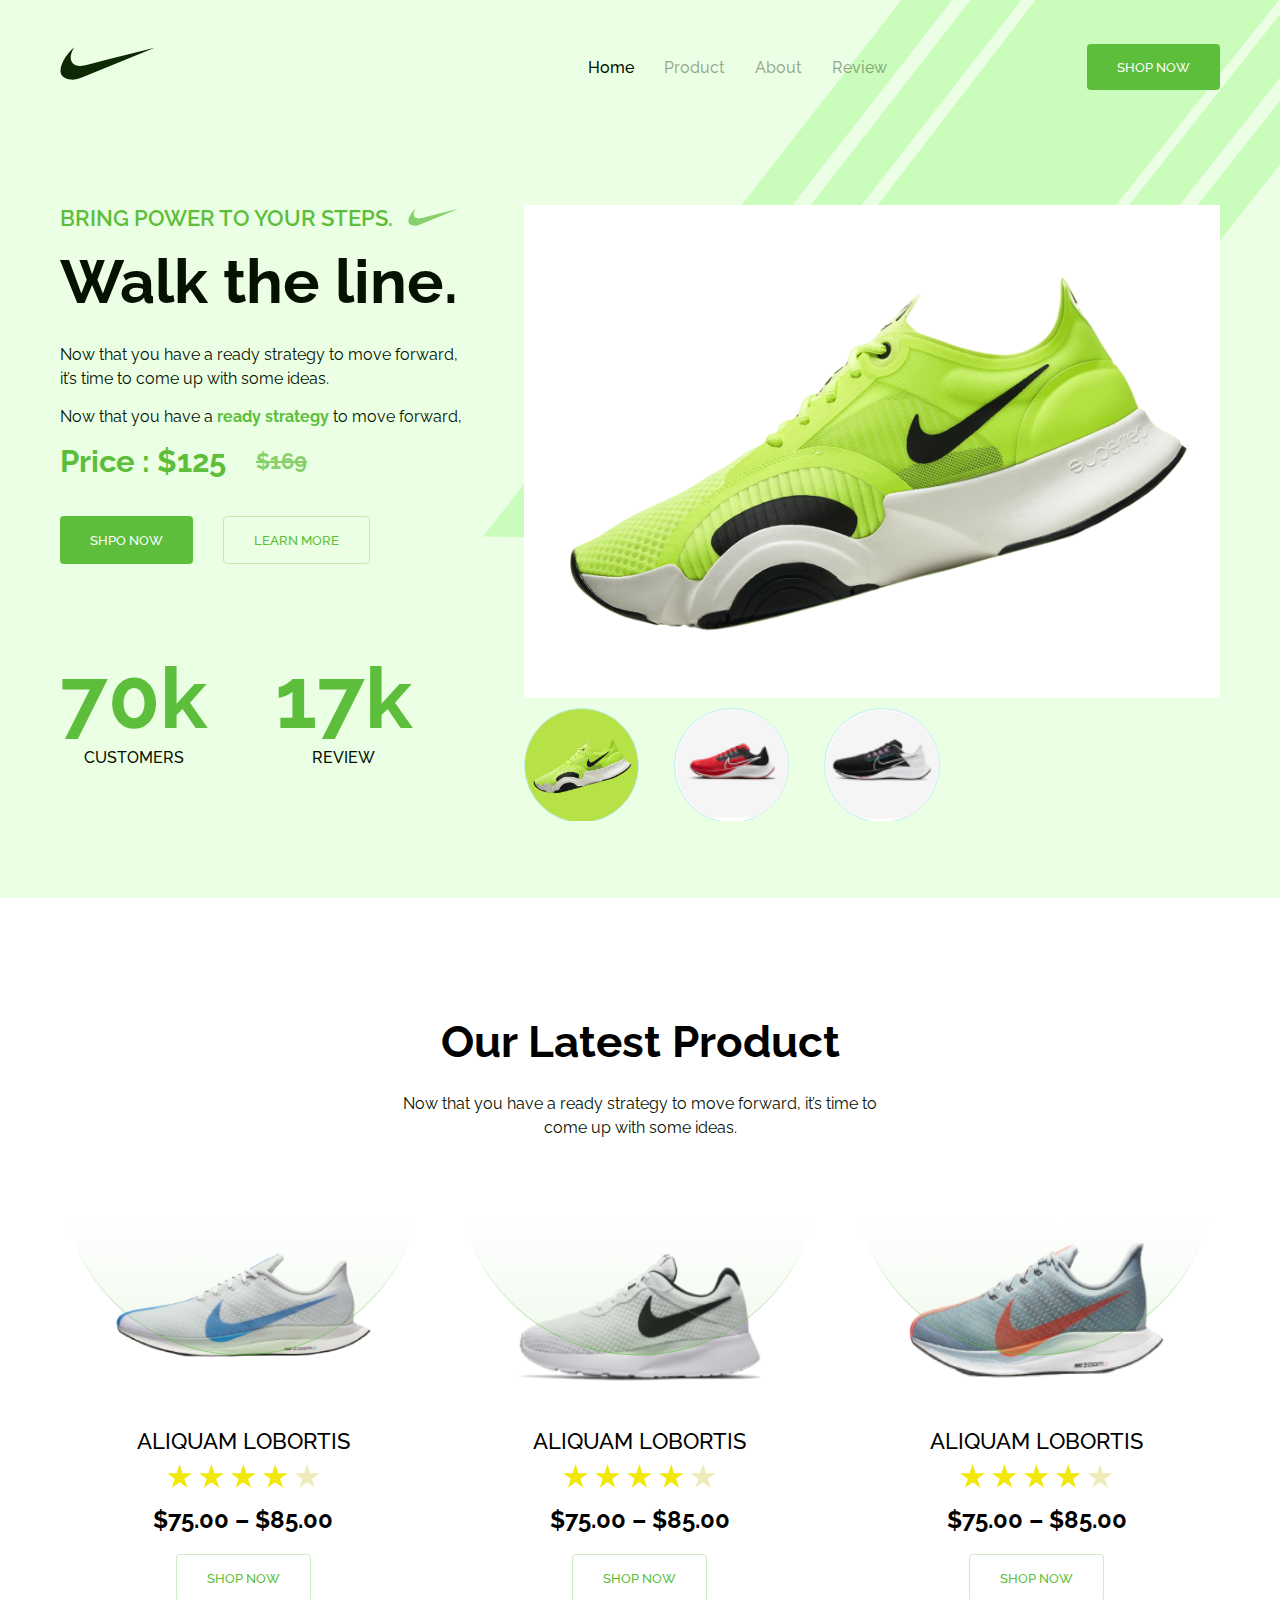
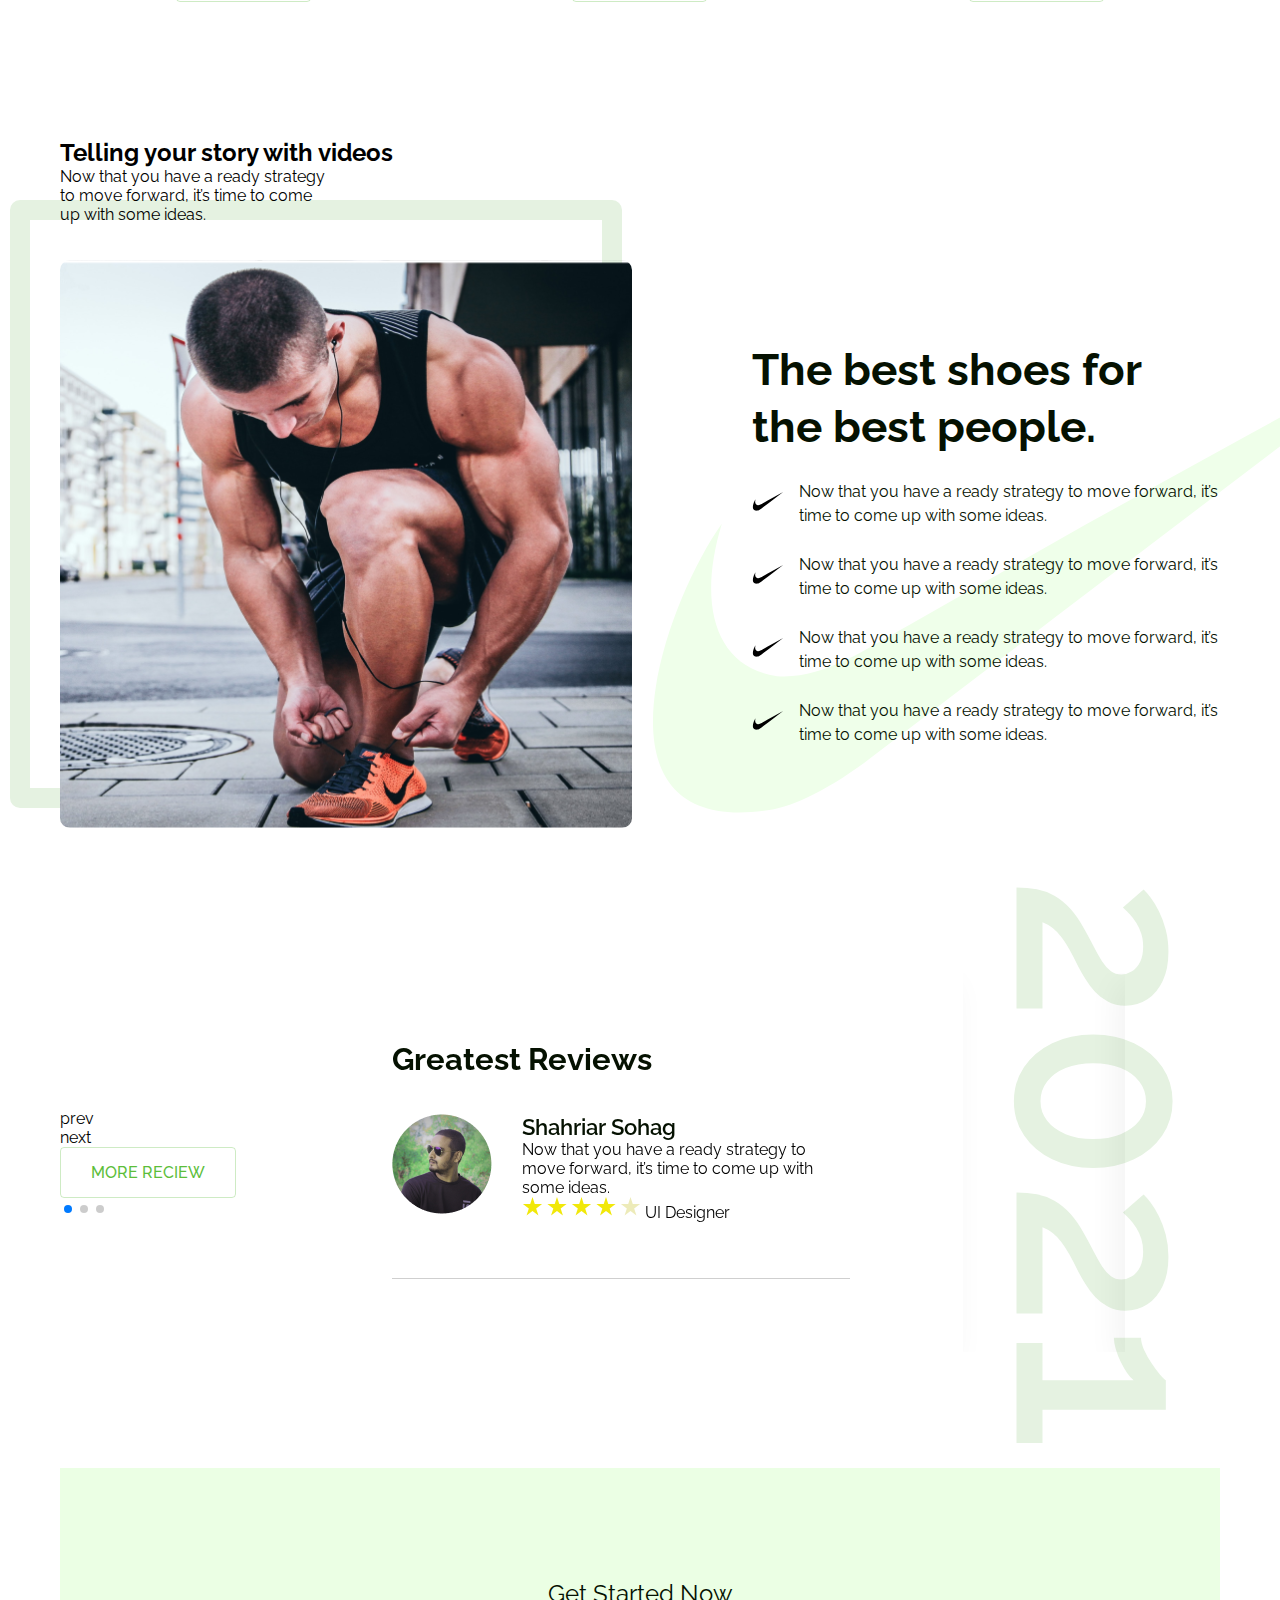
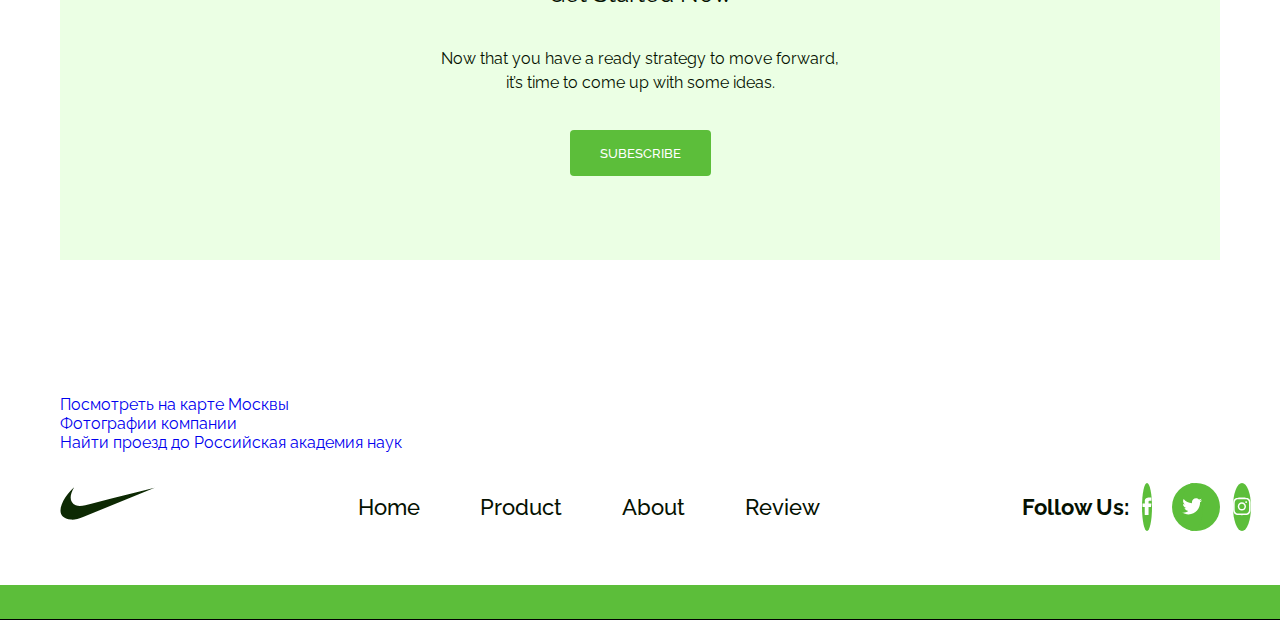
==== index.html @ 39b12da9 "first commit" ====
<!doctype html>
<html lang="en">
<head>
    <meta charset="UTF-8">
    <meta name="viewport"
          content="width=device-width, user-scalable=no, initial-scale=1.0, maximum-scale=1.0, minimum-scale=1.0">
    <meta http-equiv="X-UA-Compatible" content="ie=edge">
    <title>Nike</title>
    <link
            rel="stylesheet"
            href="https://cdn.jsdelivr.net/npm/swiper@10/swiper-bundle.min.css"
    />
    <link rel="stylesheet" href="./src/styles/style.css">

</head>
<body>

<header class="header">
    <div class="container">
        <nav class="header__nav">
            <h1 class="header__title">
                <img src="./src/assets/logo.svg" alt="Nike">
            </h1>
            <div class="header__burger-menu">
                <div class="header__links">
                    <a href="#" class="header__link active">Home</a>
                    <a href="#" class="header__link">Product</a>
                    <a href="#" class="header__link">About</a>
                    <a href="#" class="header__link">Review</a>
                </div>
                <button class="header__btn button">Shop now</button>
            </div>

            <div class="header__burger">
                <span></span>
            </div>




        </nav>
    </div>
</header>

<main>
    <section class="begin">
        <img src="./src/assets/begin-el.png" alt="begin" class="begin__el">
        <div class="container">
            <div class="begin__content">
                <div class="begin__info">
                    <p class="begin__suptitle">
                        Bring power to your steps.
                        <span>
                            <svg width="51" height="18" viewBox="0 0 51 18" fill="none" xmlns="http://www.w3.org/2000/svg">
<path d="M28.6036 6.15476L25.4862 6.97332L16.8365 9.23768C13.7818 9.99351 11.1097 11.0002 8.53487 10.119C5.03484 8.60729 5.09756 4.67446 7.70691 0.490723C3.09351 4.29811 -5.2081 16.473 6.01962 17.7024C7.44974 17.8905 9.99636 17.3887 12.7625 16.2252L25.4862 11.0034L50.5823 0.741621L28.6036 6.15476Z" fill="#87D16D"/>
</svg>

                        </span>
                    </p>
                    <h2 class="begin__title">
                        Walk the line.
                    </h2>
                    <p class="begin__text">
                        Now that you have a ready strategy to move forward, it’s time to come up with some ideas.
                    </p>
                    <p class="begin__text">
                        Now that you have a <span>ready strategy</span> to move forward,
                    </p>
                    <p class="begin__price">
                        Price : $125
                        <span class="begin__price-old">$169</span>
                    </p>

                    <div class="begin__btns">
                        <button class="button">
                            Shpo now
                        </button>
                        <button class="button begin__btn">
                            Learn More
                        </button>
                    </div>

                    <div class="begin__reviews">
                        <p class="begin__review">
                            70k
                            <span>CUSTOMERS</span>
                        </p>
                        <p class="begin__review">
                            17k
                            <span>REVIEW</span>
                        </p>
                    </div>
                </div>

                <div class="begin__swiper">
                    <div style="--swiper-navigation-color: #fff; --swiper-pagination-color: #fff" class="swiper mySwiper2">
                        <div class="swiper-wrapper">
                            <div class="swiper-slide">
                                <img src="./src/assets/nike.png" />
                            </div>
                            <div class="swiper-slide">
                                <img src="./src/assets/nike.png" />
                            </div>
                            <div class="swiper-slide">
                                <img src="./src/assets/nike.png" />
                            </div>
                        </div>
                    </div>
                    <div thumbsSlider="" class="swiper mySwiper">
                        <div class="swiper-wrapper">
                            <div class="swiper-slide">
                                <img src="./src/assets/nike.png" />
                            </div>
                            <div class="swiper-slide">
                                <img src="./src/assets/nike2.png" />
                            </div>
                            <div class="swiper-slide">
                                <img src="./src/assets/nike3.png" />
                            </div>

                        </div>
                    </div>
                </div>

            </div>
        </div>
    </section>

    <section class="latest">
        <div class="container">

            <h2 class="latest__title">Our Latest Product</h2>
            <p class="latest__text">
                Now that you have a ready strategy to
                move forward, it’s time to <br> come up with some ideas.
            </p>

            <div class="latest__row">

                <div class="latest__card">
                    <div class="latest__card-block">
                        <img src="./src/assets/latest1.png" alt="" class="latest__card-img">
                    </div>
                    <h3 class="latest__card-title">
                        Aliquam lobortis
                    </h3>
                    <img src="./src/assets/latest-review.svg" alt="" class="latest__card-review">
                    <p class="latest__card-prices">
                        $75.00 – $85.00
                    </p>
                    <button class="button begin__btn">
                        shop now
                    </button>
                </div>
                <div class="latest__card">
                    <div class="latest__card-block">
                        <img src="./src/assets/latest2.png" alt="" class="latest__card-img">
                    </div>
                    <h3 class="latest__card-title">
                        Aliquam lobortis
                    </h3>
                    <img src="./src/assets/latest-review.svg" alt="" class="latest__card-review">
                    <p class="latest__card-prices">
                        $75.00 – $85.00
                    </p>
                    <button class="button begin__btn">
                        shop now
                    </button>
                </div>
                <div class="latest__card">
                    <div class="latest__card-block">
                        <img src="./src/assets/latest3.png" alt="" class="latest__card-img">
                    </div>
                    <h3 class="latest__card-title">
                        Aliquam lobortis
                    </h3>
                    <img src="./src/assets/latest-review.svg" alt="" class="latest__card-review">
                    <p class="latest__card-prices">
                        $75.00 – $85.00
                    </p>
                    <button class="button begin__btn">
                        shop now
                    </button>
                </div>

            </div>

        </div>
    </section>

    <section class="view">
        <div class="container">
            <div class="view__content">

                <div class="view__left">
                    <h2 class="view__title">
                        Telling your story with videos
                    </h2>
                    <p class="view__text">
                        Now that you have a ready strategy <br>
                        to move forward, it’s time to come <br>
                        up with some ideas.
                    </p>
                </div>

                <div class="view__right">
                    <div class="view__play">
                        <a href="" >
                            <svg width="29" height="32" viewBox="0 0 29 32" fill="none" xmlns="http://www.w3.org/2000/svg">
<path d="M27.7939 15.2502C28.4606 15.6351 28.4606 16.5973 27.7939 16.9822L2.35185 31.6712C1.68518 32.0561 0.851847 31.575 0.851847 30.8052L0.851848 1.42718C0.851848 0.65738 1.68518 0.176255 2.35185 0.561156L27.7939 15.2502Z" fill="white"/>
</svg>
                        </a>
                    </div>
                </div>

            </div>
        </div>
    </section>

    <section class="best">
        <div class="container">
            <div class="best__row">

                <div class="best__left"></div>

                <div class="best__right">
                    <h2 class="best__title">
                        The best shoes for the best people.
                    </h2>

                    <ul class="best__list">
                        <li class="best__item">
                            <span>
                                <svg width="32" height="20" viewBox="0 0 32 20" fill="none" xmlns="http://www.w3.org/2000/svg">
<path d="M17.9749 8.23615L16.1145 9.29783L10.9514 12.2392C9.12045 13.2499 7.57831 14.3557 5.77382 14.2329C3.267 13.8645 2.63079 11.3291 3.5862 8.19457C1.27957 11.4322 -1.95539 20.6757 5.46358 19.5336C6.414 19.4084 7.96246 18.6483 9.53803 17.4255L16.8077 11.8849L31.1528 0.98075L17.9749 8.23615Z" fill="black"/>
</svg>

                            </span>
                            <p>
                                Now that you have a ready strategy to move forward, it’s time to come up with some ideas.
                            </p>
                        </li>
                        <li class="best__item">
                            <span>
                                <svg width="32" height="20" viewBox="0 0 32 20" fill="none" xmlns="http://www.w3.org/2000/svg">
<path d="M17.9749 8.23615L16.1145 9.29783L10.9514 12.2392C9.12045 13.2499 7.57831 14.3557 5.77382 14.2329C3.267 13.8645 2.63079 11.3291 3.5862 8.19457C1.27957 11.4322 -1.95539 20.6757 5.46358 19.5336C6.414 19.4084 7.96246 18.6483 9.53803 17.4255L16.8077 11.8849L31.1528 0.98075L17.9749 8.23615Z" fill="black"/>
</svg>

                            </span>
                            <p>
                                Now that you have a ready strategy to move forward, it’s time to come up with some ideas.
                            </p>
                        </li>
                        <li class="best__item">
                            <span>
                                <svg width="32" height="20" viewBox="0 0 32 20" fill="none" xmlns="http://www.w3.org/2000/svg">
<path d="M17.9749 8.23615L16.1145 9.29783L10.9514 12.2392C9.12045 13.2499 7.57831 14.3557 5.77382 14.2329C3.267 13.8645 2.63079 11.3291 3.5862 8.19457C1.27957 11.4322 -1.95539 20.6757 5.46358 19.5336C6.414 19.4084 7.96246 18.6483 9.53803 17.4255L16.8077 11.8849L31.1528 0.98075L17.9749 8.23615Z" fill="black"/>
</svg>

                            </span>
                            <p>
                                Now that you have a ready strategy to move forward, it’s time to come up with some ideas.
                            </p>
                        </li>
                        <li class="best__item">
                            <span>
                                <svg width="32" height="20" viewBox="0 0 32 20" fill="none" xmlns="http://www.w3.org/2000/svg">
<path d="M17.9749 8.23615L16.1145 9.29783L10.9514 12.2392C9.12045 13.2499 7.57831 14.3557 5.77382 14.2329C3.267 13.8645 2.63079 11.3291 3.5862 8.19457C1.27957 11.4322 -1.95539 20.6757 5.46358 19.5336C6.414 19.4084 7.96246 18.6483 9.53803 17.4255L16.8077 11.8849L31.1528 0.98075L17.9749 8.23615Z" fill="black"/>
</svg>

                            </span>
                            <p>
                                Now that you have a ready strategy to move forward, it’s time to come up with some ideas.
                            </p>
                        </li>
                    </ul>
                </div>

            </div>
        </div>
    </section>

    <section class="greatest">
        <div class="container">
            <div class="greatest__row">
                <div class="greatest__pagination">
                   <div class="greatest__pagination-btns">
                       <div class="greatest__pagination-prev">
                           prev

                       </div>
                       <div class="greatest__pagination-next">
                           next
                       </div>
                   </div>
                    <div class="button begin__btn">
                        More Reciew
                    </div>
                    <div class="greatest__pagination-doted"></div>
                </div>
                <div class="greatest__block">
                    <div class="swiper mySwiper3">
                        <div class="swiper-wrapper">
                            <div class="swiper-slide">
                                <div class="greatest__info">
                                    <h2 class="greatest__title">
                                        Greatest Reviews
                                    </h2>
                                    <div class="greatest__User">
                                        <img src="./src/assets/user.png" alt="" class="greatest__User-img">
                                        <div class="greatest_-User-block">
                                            <h3 class="greatest__User-name">
                                                Shahriar Sohag
                                            </h3>
                                            <p class="greatest__User-desc">
                                                Now that you have a ready strategy to move forward, it’s time to come up with some ideas.
                                            </p>
                                            <p class="greatest__User-exp">
                                    <span>
                                        <svg width="119" height="21" viewBox="0 0 119 21" fill="none" xmlns="http://www.w3.org/2000/svg">
<path d="M10.4937 0.103516L12.7626 7.08657L20.105 7.08657L14.1649 11.4023L16.4338 18.3854L10.4937 14.0696L4.55353 18.3854L6.82246 11.4023L0.882317 7.08657L8.22474 7.08657L10.4937 0.103516Z" fill="#F1E809"/>
<path d="M34.9951 0.103516L37.2641 7.08657L44.6065 7.08657L38.6663 11.4023L40.9353 18.3854L34.9951 14.0696L29.055 18.3854L31.3239 11.4023L25.3838 7.08657L32.7262 7.08657L34.9951 0.103516Z" fill="#F1E809"/>
<path d="M59.4961 0.103516L61.765 7.08657L69.1075 7.08657L63.1673 11.4023L65.4363 18.3854L59.4961 14.0696L53.556 18.3854L55.8249 11.4023L49.8848 7.08657L57.2272 7.08657L59.4961 0.103516Z" fill="#F1E809"/>
<path d="M83.9976 0.103516L86.2665 7.08657L93.6089 7.08657L87.6688 11.4023L89.9377 18.3854L83.9976 14.0696L78.0574 18.3854L80.3264 11.4023L74.3862 7.08657L81.7286 7.08657L83.9976 0.103516Z" fill="#F1E809"/>
<path d="M108.499 0.103516L110.768 7.08657L118.11 7.08657L112.17 11.4023L114.439 18.3854L108.499 14.0696L102.559 18.3854L104.828 11.4023L98.8877 7.08657L106.23 7.08657L108.499 0.103516Z" fill="#EDEBB9"/>
</svg>
                                    </span>

                                                UI Designer
                                            </p>
                                        </div>
                                    </div>
                                </div>
                            </div>
                            <div class="swiper-slide">
                                <div class="greatest__info">
                                    <h2 class="greatest__title">
                                        Greatest Reviews
                                    </h2>
                                    <div class="greatest__User">
                                        <img src="./src/assets/user.png" alt="" class="greatest__User-img">
                                        <div class="greatest_-User-block">
                                            <h3 class="greatest__User-name">
                                                Shahriar Sohag
                                            </h3>
                                            <p class="greatest__User-desc">
                                                Now that you have a ready strategy to move forward, it’s time to come up with some ideas.
                                            </p>
                                            <p class="greatest__User-exp">
                                    <span>
                                        <svg width="119" height="21" viewBox="0 0 119 21" fill="none" xmlns="http://www.w3.org/2000/svg">
<path d="M10.4937 0.103516L12.7626 7.08657L20.105 7.08657L14.1649 11.4023L16.4338 18.3854L10.4937 14.0696L4.55353 18.3854L6.82246 11.4023L0.882317 7.08657L8.22474 7.08657L10.4937 0.103516Z" fill="#F1E809"/>
<path d="M34.9951 0.103516L37.2641 7.08657L44.6065 7.08657L38.6663 11.4023L40.9353 18.3854L34.9951 14.0696L29.055 18.3854L31.3239 11.4023L25.3838 7.08657L32.7262 7.08657L34.9951 0.103516Z" fill="#F1E809"/>
<path d="M59.4961 0.103516L61.765 7.08657L69.1075 7.08657L63.1673 11.4023L65.4363 18.3854L59.4961 14.0696L53.556 18.3854L55.8249 11.4023L49.8848 7.08657L57.2272 7.08657L59.4961 0.103516Z" fill="#F1E809"/>
<path d="M83.9976 0.103516L86.2665 7.08657L93.6089 7.08657L87.6688 11.4023L89.9377 18.3854L83.9976 14.0696L78.0574 18.3854L80.3264 11.4023L74.3862 7.08657L81.7286 7.08657L83.9976 0.103516Z" fill="#F1E809"/>
<path d="M108.499 0.103516L110.768 7.08657L118.11 7.08657L112.17 11.4023L114.439 18.3854L108.499 14.0696L102.559 18.3854L104.828 11.4023L98.8877 7.08657L106.23 7.08657L108.499 0.103516Z" fill="#EDEBB9"/>
</svg>
                                    </span>

                                                UI Designer
                                            </p>
                                        </div>
                                    </div>
                                </div>
                            </div>
                            <div class="swiper-slide">
                                <div class="greatest__info">
                                    <h2 class="greatest__title">
                                        Greatest Reviews
                                    </h2>
                                    <div class="greatest__User">
                                        <img src="./src/assets/user.png" alt="" class="greatest__User-img">
                                        <div class="greatest_-User-block">
                                            <h3 class="greatest__User-name">
                                                Shahriar Sohag
                                            </h3>
                                            <p class="greatest__User-desc">
                                                Now that you have a ready strategy to move forward, it’s time to come up with some ideas.
                                            </p>
                                            <p class="greatest__User-exp">
                                    <span>
                                        <svg width="119" height="21" viewBox="0 0 119 21" fill="none" xmlns="http://www.w3.org/2000/svg">
<path d="M10.4937 0.103516L12.7626 7.08657L20.105 7.08657L14.1649 11.4023L16.4338 18.3854L10.4937 14.0696L4.55353 18.3854L6.82246 11.4023L0.882317 7.08657L8.22474 7.08657L10.4937 0.103516Z" fill="#F1E809"/>
<path d="M34.9951 0.103516L37.2641 7.08657L44.6065 7.08657L38.6663 11.4023L40.9353 18.3854L34.9951 14.0696L29.055 18.3854L31.3239 11.4023L25.3838 7.08657L32.7262 7.08657L34.9951 0.103516Z" fill="#F1E809"/>
<path d="M59.4961 0.103516L61.765 7.08657L69.1075 7.08657L63.1673 11.4023L65.4363 18.3854L59.4961 14.0696L53.556 18.3854L55.8249 11.4023L49.8848 7.08657L57.2272 7.08657L59.4961 0.103516Z" fill="#F1E809"/>
<path d="M83.9976 0.103516L86.2665 7.08657L93.6089 7.08657L87.6688 11.4023L89.9377 18.3854L83.9976 14.0696L78.0574 18.3854L80.3264 11.4023L74.3862 7.08657L81.7286 7.08657L83.9976 0.103516Z" fill="#F1E809"/>
<path d="M108.499 0.103516L110.768 7.08657L118.11 7.08657L112.17 11.4023L114.439 18.3854L108.499 14.0696L102.559 18.3854L104.828 11.4023L98.8877 7.08657L106.23 7.08657L108.499 0.103516Z" fill="#EDEBB9"/>
</svg>
                                    </span>

                                                UI Designer
                                            </p>
                                        </div>
                                    </div>
                                </div>
                            </div>
                        </div>
                    </div>
                </div>
            </div>
        </div>
    </section>

    <section class="started">
        <div class="container">
            <div class="started__content">
                <h2 class="started__text">
                    Get Started Now
                </h2>
                <p class="started__text">
                    Now that you have a ready strategy to move forward, <br>
                    it’s time to come up with some ideas.
                </p>
                <button class="button">
                    sUBESCRIBE
                </button>
            </div>
        </div>
    </section>

    <section class="map">
        <div class="container">
            <a class="dg-widget-link" href="http://2gis.ru/moscow/firm/4504127908611630/center/37.579046,55.710705/zoom/16?utm_medium=widget-source&utm_campaign=firmsonmap&utm_source=bigMap">Посмотреть на карте Москвы</a><div class="dg-widget-link"><a href="http://2gis.ru/moscow/firm/4504127908611630/photos/4504127908611630/center/37.579046,55.710705/zoom/17?utm_medium=widget-source&utm_campaign=firmsonmap&utm_source=photos">Фотографии компании</a></div><div class="dg-widget-link"><a href="http://2gis.ru/moscow/center/37.579046,55.710705/zoom/16/routeTab/rsType/bus/to/37.579046,55.710705╎Российская академия наук?utm_medium=widget-source&utm_campaign=firmsonmap&utm_source=route">Найти проезд до Российская академия наук</a></div><script charset="utf-8" src="https://widgets.2gis.com/js/DGWidgetLoader.js"></script><script charset="utf-8">new DGWidgetLoader({"width":"100%","height":600,"borderColor":"#a3a3a3","pos":{"lat":55.710705,"lon":37.579046,"zoom":16},"opt":{"city":"moscow"},"org":[{"id":"4504127908611630"}]});</script><noscript style="color:#c00;font-size:16px;font-weight:bold;">Виджет карты использует JavaScript. Включите его в настройках вашего браузера.</noscript>
        </div>
    </section>



</main>

<footer class="footer">
    <div class="container">
        <nav class="footer__nav">
            <h2 class="footer__title">
                <img src="./src/assets/logo.svg" alt="logo">
            </h2>
            <div class="footer__menu">
                <a href="" class="footer__link">
                    Home
                </a>
                <a href="" class="footer__link">
                    Product
                </a>
                <a href="" class="footer__link">
                    About
                </a>
                <a href="" class="footer__link">
                    Review
                </a>
            </div>

            <div class="footer__media">
                <p class="footer__media-title">
                    Follow Us:
                </p>
                <div class="footer__media-icons">
                    <a href="" class="footer__media-icons">
                        <svg width="10" height="19" viewBox="0 0 10 19" fill="none" xmlns="http://www.w3.org/2000/svg">
                        <path d="M0.809858 9.88221H2.7332V17.8003C2.7332 17.9566 2.85987 18.0833 3.01621 18.0833H6.2773C6.43363 18.0833 6.56031 17.9566 6.56031 17.8003V9.9195H8.77135C8.91512 9.9195 9.03607 9.81162 9.05249 9.66882L9.3883 6.75378C9.39752 6.67357 9.37211 6.59326 9.31845 6.53309C9.26474 6.47287 9.18788 6.4384 9.10722 6.4384H6.56042V4.61111C6.56042 4.06027 6.85701 3.78095 7.44203 3.78095C7.5254 3.78095 9.10722 3.78095 9.10722 3.78095C9.26355 3.78095 9.39022 3.65422 9.39022 3.49794V0.822206C9.39022 0.665876 9.26355 0.539204 9.10722 0.539204H6.81235C6.79616 0.538411 6.76022 0.537109 6.70724 0.537109C6.30906 0.537109 4.925 0.615275 3.83171 1.62107C2.62034 2.73565 2.78873 4.07017 2.82897 4.30156V6.43834H0.809858C0.653528 6.43834 0.526855 6.56501 0.526855 6.72135V9.59914C0.526855 9.75548 0.653528 9.88221 0.809858 9.88221Z" fill="white"/>
                    </svg>

                    </a>
                    <a href="" class="footer__media-icons">
                        <svg width="21" height="17" viewBox="0 0 21 17" fill="none" xmlns="http://www.w3.org/2000/svg">
                            <path d="M20.0716 2.23081C19.3345 2.55415 18.549 2.76847 17.7302 2.87253C18.5726 2.36956 19.2155 1.57917 19.5178 0.626498C18.7324 1.09478 17.8652 1.42556 16.941 1.61014C16.1952 0.816042 15.1323 0.324219 13.9727 0.324219C11.723 0.324219 9.91179 2.15028 9.91179 4.38888C9.91179 4.71098 9.93904 5.0207 10.0059 5.31554C6.6276 5.15078 3.63825 3.5316 1.63008 1.06505C1.27948 1.67333 1.07383 2.36956 1.07383 3.11906C1.07383 4.5264 1.79856 5.77392 2.87884 6.49617C2.22596 6.48378 1.58548 6.29423 1.04286 5.99567C1.04286 6.00806 1.04286 6.02416 1.04286 6.04027C1.04286 8.015 2.45144 9.65523 4.29856 10.0331C3.96779 10.1235 3.60728 10.1669 3.23315 10.1669C2.97299 10.1669 2.71035 10.152 2.46382 10.0975C2.99033 11.7068 4.48439 12.8899 6.2609 12.9283C4.87834 14.0098 3.12289 14.6614 1.2225 14.6614C0.889246 14.6614 0.569623 14.6466 0.25 14.6057C2.05005 15.7665 4.18335 16.4293 6.48389 16.4293C13.9616 16.4293 18.0498 10.235 18.0498 4.86584C18.0498 4.68621 18.0436 4.51277 18.0349 4.34057C18.8414 3.76822 19.5191 3.0534 20.0716 2.23081Z" fill="white"/>
                        </svg>


                    </a>
                    <a href="" class="footer__media-icons">
                        <svg width="18" height="19" viewBox="0 0 18 19" fill="none" xmlns="http://www.w3.org/2000/svg">
                            <path d="M17.6182 5.75306C17.577 4.81817 17.4258 4.17544 17.2092 3.61851C16.9858 3.02734 16.6421 2.49806 16.1917 2.05807C15.7518 1.61124 15.219 1.26403 14.6347 1.0441C14.0745 0.82753 13.4351 0.676347 12.5003 0.635127C11.5584 0.590417 11.2594 0.580078 8.87052 0.580078C6.48166 0.580078 6.18265 0.590417 5.24427 0.631636C4.30938 0.672856 3.66665 0.824173 3.10985 1.04061C2.51855 1.26403 1.98927 1.60775 1.54928 2.05807C1.10245 2.49806 0.755372 3.03083 0.535311 3.61515C0.318741 4.17544 0.167557 4.81468 0.126338 5.74957C0.0816275 6.69144 0.0712891 6.99045 0.0712891 9.37931C0.0712891 11.7682 0.0816275 12.0672 0.122847 13.0056C0.164067 13.9404 0.315384 14.5832 0.531954 15.1401C0.755372 15.7313 1.10245 16.2606 1.54928 16.7005C1.98927 17.1474 2.52204 17.4946 3.10636 17.7145C3.66665 17.9311 4.30589 18.0823 5.24092 18.1235C6.17916 18.1648 6.47831 18.175 8.86716 18.175C11.256 18.175 11.555 18.1648 12.4934 18.1235C13.4283 18.0823 14.071 17.9311 14.6278 17.7145C15.8103 17.2573 16.7452 16.3224 17.2024 15.1401C17.4188 14.5798 17.5701 13.9404 17.6113 13.0056C17.6526 12.0672 17.6629 11.7682 17.6629 9.37931C17.6629 6.99045 17.6594 6.69144 17.6182 5.75306ZM16.0337 12.9368C15.9959 13.7961 15.8515 14.2601 15.7312 14.5695C15.4356 15.336 14.8272 15.9444 14.0607 16.24C13.7513 16.3603 13.284 16.5046 12.428 16.5424C11.5 16.5837 11.2216 16.5939 8.87401 16.5939C6.52637 16.5939 6.24455 16.5837 5.31986 16.5424C4.46056 16.5046 3.99654 16.3603 3.68719 16.24C3.30575 16.099 2.95854 15.8756 2.67671 15.5834C2.38455 15.2981 2.16113 14.9544 2.02015 14.573C1.89985 14.2636 1.75552 13.7961 1.71779 12.9403C1.67643 12.0123 1.66623 11.7338 1.66623 9.38615C1.66623 7.03852 1.67643 6.7567 1.71779 5.83214C1.75552 4.97284 1.89985 4.50882 2.02015 4.19947C2.16113 3.81789 2.38455 3.47082 2.6802 3.18886C2.96538 2.8967 3.3091 2.67328 3.69069 2.53243C4.00003 2.41213 4.46755 2.2678 5.32335 2.22993C6.2514 2.18871 6.52987 2.17838 8.87736 2.17838C11.2285 2.17838 11.5068 2.18871 12.4315 2.22993C13.2908 2.2678 13.7548 2.41213 14.0642 2.53243C14.4456 2.67328 14.7928 2.8967 15.0747 3.18886C15.3668 3.47417 15.5902 3.81789 15.7312 4.19947C15.8515 4.50882 15.9959 4.9762 16.0337 5.83214C16.0749 6.76019 16.0853 7.03852 16.0853 9.38615C16.0853 11.7338 16.0749 12.0088 16.0337 12.9368Z" fill="white"/>
                            <path d="M8.87032 5.26953C6.60261 5.26953 4.7627 7.10932 4.7627 9.37715C4.7627 11.645 6.60261 13.4848 8.87032 13.4848C11.1382 13.4848 12.9779 11.645 12.9779 9.37715C12.9779 7.10932 11.1382 5.26953 8.87032 5.26953ZM8.87032 12.0417C7.39914 12.0417 6.20581 10.8485 6.20581 9.37715C6.20581 7.90586 7.39914 6.71264 8.87032 6.71264C10.3416 6.71264 11.5348 7.90586 11.5348 9.37715C11.5348 10.8485 10.3416 12.0417 8.87032 12.0417Z" fill="white"/>
                            <path d="M14.0992 5.10738C14.0992 5.63694 13.6698 6.06632 13.1401 6.06632C12.6105 6.06632 12.1812 5.63694 12.1812 5.10738C12.1812 4.5777 12.6105 4.14844 13.1401 4.14844C13.6698 4.14844 14.0992 4.5777 14.0992 5.10738Z" fill="white"/>
                        </svg>


                    </a>
                </div>
            </div>
        </nav>
    </div>
    <div class="footer__line">
    </div>
</footer>

<div class="overlay">
    <form class="form" >
        <span class="close">x</span>
        <label>
            <input type="text" id="name" name="name">
        </label>
        <label>
            <input type="tel" id="tel" name="tel">
        </label>
        <button type="submit">
            Отправить
        </button>
    </form>
</div>



<script src="https://cdn.jsdelivr.net/npm/swiper@10/swiper-bundle.min.js"></script>
<script src="./src/js/index.js"></script>

</body>
</html>
---- src/styles/style.css ----
@import url("https://fonts.googleapis.com/css2?family=Raleway:wght@400;500;600;700;800;900&display=swap");
* {
  margin: 0;
  padding: 0;
  -webkit-box-sizing: border-box;
          box-sizing: border-box;
  text-decoration: none;
  list-style-type: none;
  -webkit-transition: 0.5s;
  transition: 0.5s;
  font-family: "Raleway", sans-serif;
}

.container {
  max-width: 1200px;
  width: 100%;
  margin: 0 auto;
  padding: 0 20px;
}

.button {
  padding: 15px 30px;
  background: #5CBE3A;
  border-radius: 4px;
  border: none;
  color: #fff;
  text-transform: uppercase;
  font-weight: 500;
  cursor: pointer;
}

.overlay {
  width: 100%;
  height: 100%;
  position: fixed;
  top: 0;
  right: 0;
  display: none;
  -webkit-box-pack: center;
      -ms-flex-pack: center;
          justify-content: center;
  -webkit-box-align: center;
      -ms-flex-align: center;
          align-items: center;
  z-index: 99;
  background: rgba(92, 190, 58, 0.3764705882);
}

.form {
  width: 450px;
  background: #fff;
  border-radius: 20px;
  padding: 40px 50px;
  display: -webkit-box;
  display: -ms-flexbox;
  display: flex;
  -webkit-box-orient: vertical;
  -webkit-box-direction: normal;
      -ms-flex-direction: column;
          flex-direction: column;
  row-gap: 15px;
  position: relative;
}
.form input {
  width: 100%;
  height: 40%;
  border-radius: 10px;
  padding-left: 15px;
}
.form .close {
  position: absolute;
  top: 15px;
  right: 20px;
  font-size: 20px;
  cursor: pointer;
}

.header {
  position: absolute;
  width: 100%;
  top: 44px;
  z-index: 99;
}
.header__burger-menu {
  display: -webkit-box;
  display: -ms-flexbox;
  display: flex;
  -webkit-column-gap: 200px;
     -moz-column-gap: 200px;
          column-gap: 200px;
  -webkit-box-align: center;
      -ms-flex-align: center;
          align-items: center;
}
.header__nav {
  display: -webkit-box;
  display: -ms-flexbox;
  display: flex;
  -webkit-box-align: center;
      -ms-flex-align: center;
          align-items: center;
  -webkit-box-pack: justify;
      -ms-flex-pack: justify;
          justify-content: space-between;
}
.header__links {
  display: -webkit-box;
  display: -ms-flexbox;
  display: flex;
  -webkit-column-gap: 30px;
     -moz-column-gap: 30px;
          column-gap: 30px;
}
.header__link {
  color: rgba(5, 17, 1, 0.3764705882);
  font-weight: 500;
}
.header__link.active {
  color: #051101;
}
.header__burger {
  width: 50px;
  height: 40px;
  display: none;
  -webkit-box-pack: center;
      -ms-flex-pack: center;
          justify-content: center;
  -webkit-box-align: center;
      -ms-flex-align: center;
          align-items: center;
}
.header__burger span {
  width: 100%;
  height: 3px;
  background: #000;
  position: relative;
}
.header__burger span::before {
  content: "";
  width: 100%;
  height: 3px;
  background: #000;
  position: absolute;
  top: 10px;
}
.header__burger span::after {
  content: "";
  width: 100%;
  height: 3px;
  background: #000;
  position: absolute;
  top: -10px;
}

@media (max-width: 992px) {
  .header__burger-menu {
    position: absolute;
    top: -100%;
    left: 0;
    -webkit-transform: translateY(-110%);
            transform: translateY(-110%);
    -webkit-transition: 1s;
    transition: 1s;
    background: #fff;
    padding: 40px;
    width: 100%;
    -webkit-column-gap: 40px;
       -moz-column-gap: 40px;
            column-gap: 40px;
    -webkit-box-pack: center;
        -ms-flex-pack: center;
            justify-content: center;
    border-radius: 0 0 30px 30px;
  }
  .header__burger-menu.active {
    top: -30%;
    -webkit-transform: translateY(-30%);
            transform: translateY(-30%);
  }
  .header__burger {
    display: -webkit-box;
    display: -ms-flexbox;
    display: flex;
  }
  .header__burger.active span {
    height: 0;
  }
  .header__burger.active span::before {
    -webkit-transform: rotate(-45deg);
            transform: rotate(-45deg);
    top: 0;
    width: 80%;
  }
  .header__burger.active span::after {
    -webkit-transform: rotate(45deg);
            transform: rotate(45deg);
    top: 0;
    width: 80%;
  }
}
@media (max-width: 676px) {
  .header__burger-menu {
    -webkit-box-orient: vertical;
    -webkit-box-direction: normal;
        -ms-flex-direction: column;
            flex-direction: column;
    row-gap: 20px;
  }
}
.begin {
  padding: 205px 0 77px;
  background: #EBFFE4;
  position: relative;
}
.begin__swiper {
  width: 60%;
}
.begin__swiper .swiper {
  width: 100%;
  height: 100%;
}
.begin__swiper .swiper-slide {
  text-align: center;
  font-size: 18px;
  background: #fff;
  display: -webkit-box;
  display: -ms-flexbox;
  display: flex;
  -webkit-box-pack: center;
      -ms-flex-pack: center;
          justify-content: center;
  -webkit-box-align: center;
      -ms-flex-align: center;
          align-items: center;
}
.begin__swiper .swiper-slide img {
  display: block;
  width: 100%;
  height: 100%;
  -o-object-fit: cover;
     object-fit: cover;
}
.begin__swiper .swiper {
  width: 100%;
  height: 300px;
  margin-left: auto;
  margin-right: auto;
}
.begin__swiper .swiper-slide {
  background-size: cover;
  background-position: center;
}
.begin__swiper .mySwiper2 {
  height: 80%;
  width: 100%;
}
.begin__swiper .mySwiper {
  height: 20%;
  -webkit-box-sizing: border-box;
          box-sizing: border-box;
  padding: 10px 0;
}
.begin__swiper .mySwiper .swiper-slide {
  width: 115.206px !important;
  height: 115.206px !important;
  border-radius: 50% !important;
  border: 1px solid #bee !important;
}
.begin__swiper .mySwiper .swiper-slide-thumb-active {
  background: #b6e247;
}
.begin__swiper .mySwiper .swiper-slide img {
  display: block;
  width: 100%;
  height: 100%;
  -o-object-fit: contain;
     object-fit: contain;
}
.begin__el {
  position: absolute;
  top: 0;
  right: 0;
}
.begin__content {
  display: -webkit-box;
  display: -ms-flexbox;
  display: flex;
  -webkit-column-gap: 50px;
     -moz-column-gap: 50px;
          column-gap: 50px;
}
.begin__info {
  width: 40%;
}
.begin__suptitle {
  color: #5CBE3A;
  font-size: 22px;
  font-weight: 600;
  text-transform: uppercase;
  display: -webkit-box;
  display: -ms-flexbox;
  display: flex;
  -webkit-column-gap: 15px;
     -moz-column-gap: 15px;
          column-gap: 15px;
}
.begin__title {
  color: #051101;
  font-size: 61px;
  font-weight: 700;
  margin: 15px 0 26px;
}
.begin__text {
  color: #051101;
  font-weight: 400;
  line-height: 150%;
  margin-bottom: 14px;
}
.begin__text span {
  color: #5CBE3A;
  font-weight: 700;
}
.begin__price {
  color: #5CBE3A;
  font-size: 31px;
  font-weight: 700;
  display: -webkit-box;
  display: -ms-flexbox;
  display: flex;
  -webkit-box-align: center;
      -ms-flex-align: center;
          align-items: center;
  -webkit-column-gap: 30px;
     -moz-column-gap: 30px;
          column-gap: 30px;
}
.begin__price-old {
  color: #87D16D;
  font-size: 22px;
  font-weight: 700;
  text-decoration: line-through;
}
.begin__btns {
  display: -webkit-box;
  display: -ms-flexbox;
  display: flex;
  -webkit-column-gap: 30px;
     -moz-column-gap: 30px;
          column-gap: 30px;
  margin: 37px 0 84px;
}
.begin__btn {
  border: 1px solid rgba(92, 190, 58, 0.3);
  background: transparent;
  color: #5CBE3A;
}
.begin__reviews {
  display: -webkit-box;
  display: -ms-flexbox;
  display: flex;
  -webkit-column-gap: 68px;
     -moz-column-gap: 68px;
          column-gap: 68px;
}
.begin__review {
  color: #5CBE3A;
  font-size: 85px;
  font-weight: 700;
  display: -webkit-box;
  display: -ms-flexbox;
  display: flex;
  -webkit-box-orient: vertical;
  -webkit-box-direction: normal;
      -ms-flex-direction: column;
          flex-direction: column;
}
.begin__review span {
  color: #051101;
  text-align: center;
  font-size: 16px;
  font-weight: 500;
}

@media (max-width: 1024px) {
  .begin__info {
    width: 50%;
  }
  .begin__wipesr {
    width: 50%;
  }
  .begin__wipesr .mySwiper {
    padding: 20px 0;
    display: none;
  }
  .begin__wipesr .mySwiper2 .swiper-slide img {
    -o-object-fit: contain;
       object-fit: contain;
  }
  .begin__el {
    width: 60%;
  }
}
@media (max-width: 992px) {
  .begin__btn {
    margin: 37px 0;
  }
}
@media (max-width: 886px) {
  .begin {
    padding: 170px 0 77px;
  }
  .begin__el {
    display: none;
  }
  .begin__swiper {
    width: 40%;
  }
  .begin__info {
    width: 60%;
  }
}
@media (max-width: 768px) {
  .begin__info {
    display: none;
  }
  .begin__info {
    width: 100%;
    text-align: center;
  }
  .begin__btns {
    -webkit-box-pack: center;
        -ms-flex-pack: center;
            justify-content: center;
  }
  .begin__btns, .begin__review, .begin__price, .begin__suptitle {
    -webkit-box-pack: center;
        -ms-flex-pack: center;
            justify-content: center;
  }
}
@media (max-width: 425px) {
  .begin__suptitle {
    font-size: 19px;
  }
  .begin__title {
    font-size: 58px;
  }
}
@media (max-width: 735px) {
  .begin__suptitle {
    font-size: 16px;
  }
  .begin__title {
    font-size: 48px;
  }
}
.latest {
  padding: 118px 0 136px;
}
.latest__title {
  text-align: center;
  font-size: 44px;
  font-weight: 700;
}
.latest__text {
  color: #051101;
  text-align: center;
  font-weight: 400;
  line-height: 150%;
  margin: 25px 0 99px;
}
.latest__row {
  display: -webkit-box;
  display: -ms-flexbox;
  display: flex;
  -webkit-column-gap: 30px;
     -moz-column-gap: 30px;
          column-gap: 30px;
}
.latest__card {
  width: calc(33.33333% - 20px);
  text-align: center;
}
.latest__card-block {
  position: relative;
}
.latest__card-block::before {
  content: "";
  background: url("../assets/latest-block.png");
  width: 100%;
  height: 400px;
  position: absolute;
  left: 0;
  bottom: 0;
}
.latest__card-title {
  font-size: 22px;
  font-weight: 500;
  text-transform: uppercase;
  margin: 35px 0 10px;
}
.latest__card-prices {
  font-size: 24px;
  font-weight: 700;
  margin: 10px 0 20px;
}
.latest__card-img {
  width: 295px;
  height: 150px;
}

.greatest {
  padding-bottom: 130px;
}
.greatest__content {
  display: -webkit-box;
  display: -ms-flexbox;
  display: flex;
  -webkit-box-align: center;
      -ms-flex-align: center;
          align-items: center;
}
.greatest__left {
  width: 60%;
  border-radius: 10px;
  background: #F6FFF3;
  padding: 143px 158px 182px 98px;
  position: relative;
}
.greatest__left::before {
  content: "view";
  color: #E5F2E1;
  font-size: 218.216px;
  font-weight: 700;
  text-transform: capitalize;
  position: absolute;
  top: 50%;
  left: -50%;
  -webkit-transform: translate(3%, -50%) rotate(-90deg);
          transform: translate(3%, -50%) rotate(-90deg);
  z-index: -1;
}
.greatest__title {
  color: #051101;
  font-size: 44px;
  font-weight: 700;
  line-height: 130%;
}
.greatest__text {
  color: #051101;
  line-height: 130%;
  font-weight: 400;
  margin-top: 23px;
}
.greatest__right {
  width: 50%;
  height: 433px;
  border-radius: 10px;
  background: url("../assets/view.png") center/cover;
  position: relative;
  left: -80px;
  display: -webkit-box;
  display: -ms-flexbox;
  display: flex;
  -webkit-box-align: center;
      -ms-flex-align: center;
          align-items: center;
  -webkit-box-pack: center;
      -ms-flex-pack: center;
          justify-content: center;
}
.greatest__play {
  width: 91px;
  height: 91px;
  background: #81d066;
  border-radius: 50%;
  display: -webkit-box;
  display: -ms-flexbox;
  display: flex;
  -webkit-box-pack: center;
      -ms-flex-pack: center;
          justify-content: center;
  -webkit-box-align: center;
      -ms-flex-align: center;
          align-items: center;
}

.best {
  padding-bottom: 145px;
}
.best__row {
  display: -webkit-box;
  display: -ms-flexbox;
  display: flex;
  -webkit-column-gap: 120px;
     -moz-column-gap: 120px;
          column-gap: 120px;
  -webkit-box-align: center;
      -ms-flex-align: center;
          align-items: center;
}
.best__left {
  width: 55%;
  height: 568.779px;
  background: url("../assets/best.png") center/cover;
  border-radius: 10px;
  position: relative;
}
.best__left::before {
  content: "";
  width: 100%;
  height: 100%;
  border-radius: 10px;
  border: 20px solid #E5F2E1;
  position: absolute;
  top: -60px;
  left: -50px;
  z-index: -1;
}
.best__right {
  width: 45%;
  position: relative;
}
.best__right::before {
  content: url("../assets/best-icon.svg");
  position: absolute;
  z-index: -1;
  left: -100px;
}
.best__title {
  color: #051101;
  font-size: 44px;
  font-weight: 700;
  line-height: 130%; /* 57.2px */
}
.best__list {
  display: -webkit-box;
  display: -ms-flexbox;
  display: flex;
  -webkit-box-orient: vertical;
  -webkit-box-direction: normal;
      -ms-flex-direction: column;
          flex-direction: column;
  row-gap: 25px;
  margin-top: 25px;
}
.best__item {
  display: -webkit-box;
  display: -ms-flexbox;
  display: flex;
  -webkit-column-gap: 15px;
     -moz-column-gap: 15px;
          column-gap: 15px;
  -webkit-box-align: center;
      -ms-flex-align: center;
          align-items: center;
  color: #051101;
  font-weight: 400;
  line-height: 150%; /* 24px */
}

.greatest {
  padding-bottom: 116px;
}
.greatest__row {
  display: -webkit-box;
  display: -ms-flexbox;
  display: flex;
  -webkit-column-gap: 77px;
     -moz-column-gap: 77px;
          column-gap: 77px;
  -webkit-box-align: center;
      -ms-flex-align: center;
          align-items: center;
}
.greatest__paginetion {
  width: 30%;
  display: -webkit-box;
  display: -ms-flexbox;
  display: flex;
  -webkit-box-orient: vertical;
  -webkit-box-direction: normal;
      -ms-flex-direction: column;
          flex-direction: column;
  -webkit-box-align: center;
      -ms-flex-align: center;
          align-items: center;
  row-gap: 35px;
}
.greatest__paginetion__btns {
  display: -webkit-box;
  display: -ms-flexbox;
  display: flex;
  -webkit-column-gap: 10px;
     -moz-column-gap: 10px;
          column-gap: 10px;
}
.greatest__paginetion__prev, .greatest__paginetion__next {
  cursor: pointer;
}
.greatest__paginetion__boted {
  text-align: center;
}
.greatest__paginetion__boted .swiper-pagination-bullet {
  width: 24.649px;
  height: 24.649px;
  border-radius: 50%;
  background: #5CBE3A;
}
.greatest__block {
  width: 70%;
  position: relative;
}
.greatest__block::before {
  content: "";
  width: 326.134px;
  height: 562.4px;
  position: absolute;
  top: 50%;
  right: 50px;
  -webkit-transform: translateY(-50%);
          transform: translateY(-50%);
  z-index: -1;
}
.greatest__block::after {
  content: "2021";
  color: #E5F2E1;
  font-size: 261.487px;
  font-weight: 600;
  position: absolute;
  top: 50%;
  right: -270px;
  -webkit-transform: translateY(-50%) rotate(90deg);
          transform: translateY(-50%) rotate(90deg);
  z-index: -2;
}
.greatest__info {
  width: 80%;
  background: #ffffff;
  -webkit-box-shadow: -8px 10px 30px 0px rgba(0, 0, 0, 0.05);
          box-shadow: -8px 10px 30px 0px rgba(0, 0, 0, 0.05);
  padding: 66px 113px 73px 79px;
  position: relative;
  text-align: left;
}
.greatest__title {
  color: #051101;
  font-size: 31px;
  font-weight: 700;
  margin-bottom: 34px;
}
.greatest__User {
  display: -webkit-box;
  display: -ms-flexbox;
  display: flex;
  -webkit-column-gap: 30px;
     -moz-column-gap: 30px;
          column-gap: 30px;
  -webkit-box-align: start;
      -ms-flex-align: start;
          align-items: flex-start;
  border-bottom: 1px solid rgba(0, 0, 0, 0.1882352941);
  padding-bottom: 56px;
}
.greatest__User-name {
  color: #051101;
  font-size: 22px;
  font-weight: 600;
}
.greatest__User-name-desc {
  color: #051101;
  font-weight: 500;
  line-height: 150%;
  margin: 18px 0 24px;
}
.greatest__User-name-desc-exp {
  display: -webkit-box;
  display: -ms-flexbox;
  display: flex;
  -webkit-column-gap: 33px;
     -moz-column-gap: 33px;
          column-gap: 33px;
  color: #051101;
  font-size: 22px;
  font-weight: 600;
}

.started {
  padding-bottom: 135px;
}
.started__content {
  background: #EBFFE4;
  text-align: center;
  padding: 84px 0;
}
.started__title {
  color: #051101;
  font-size: 44px;
  font-weight: 700;
}
.started__text {
  color: #051101;
  font-weight: 400;
  line-height: 150%;
  margin: 24px 0 35px;
}

.footer {
  border-bottom: 1px solid #000000;
}
.footer__nav {
  padding: 31px 0 54px;
  display: -webkit-box;
  display: -ms-flexbox;
  display: flex;
  -webkit-box-align: center;
      -ms-flex-align: center;
          align-items: center;
  -webkit-box-pack: justify;
      -ms-flex-pack: justify;
          justify-content: space-between;
}
.footer__menu {
  display: -webkit-box;
  display: -ms-flexbox;
  display: flex;
  -webkit-column-gap: 60px;
     -moz-column-gap: 60px;
          column-gap: 60px;
}
.footer__link {
  color: #051101;
  font-size: 22px;
  font-weight: 500;
}
.footer__media {
  display: -webkit-box;
  display: -ms-flexbox;
  display: flex;
  -webkit-column-gap: 43px;
     -moz-column-gap: 43px;
          column-gap: 43px;
  -webkit-box-align: center;
      -ms-flex-align: center;
          align-items: center;
}
.footer__media-title {
  color: #051101;
  font-size: 22px;
  font-weight: 700;
}
.footer__media-icons {
  display: -webkit-box;
  display: -ms-flexbox;
  display: flex;
  -webkit-column-gap: 30px;
     -moz-column-gap: 30px;
          column-gap: 30px;
}
.footer__media-icons {
  width: 48px;
  height: 48px;
  background: #5CBE3A;
  border-radius: 50%;
  -webkit-box-align: center;
      -ms-flex-align: center;
          align-items: center;
  -webkit-box-pack: center;
      -ms-flex-pack: center;
          justify-content: center;
}
.footer__line {
  height: 34px;
  background: #5CBE3A;
}
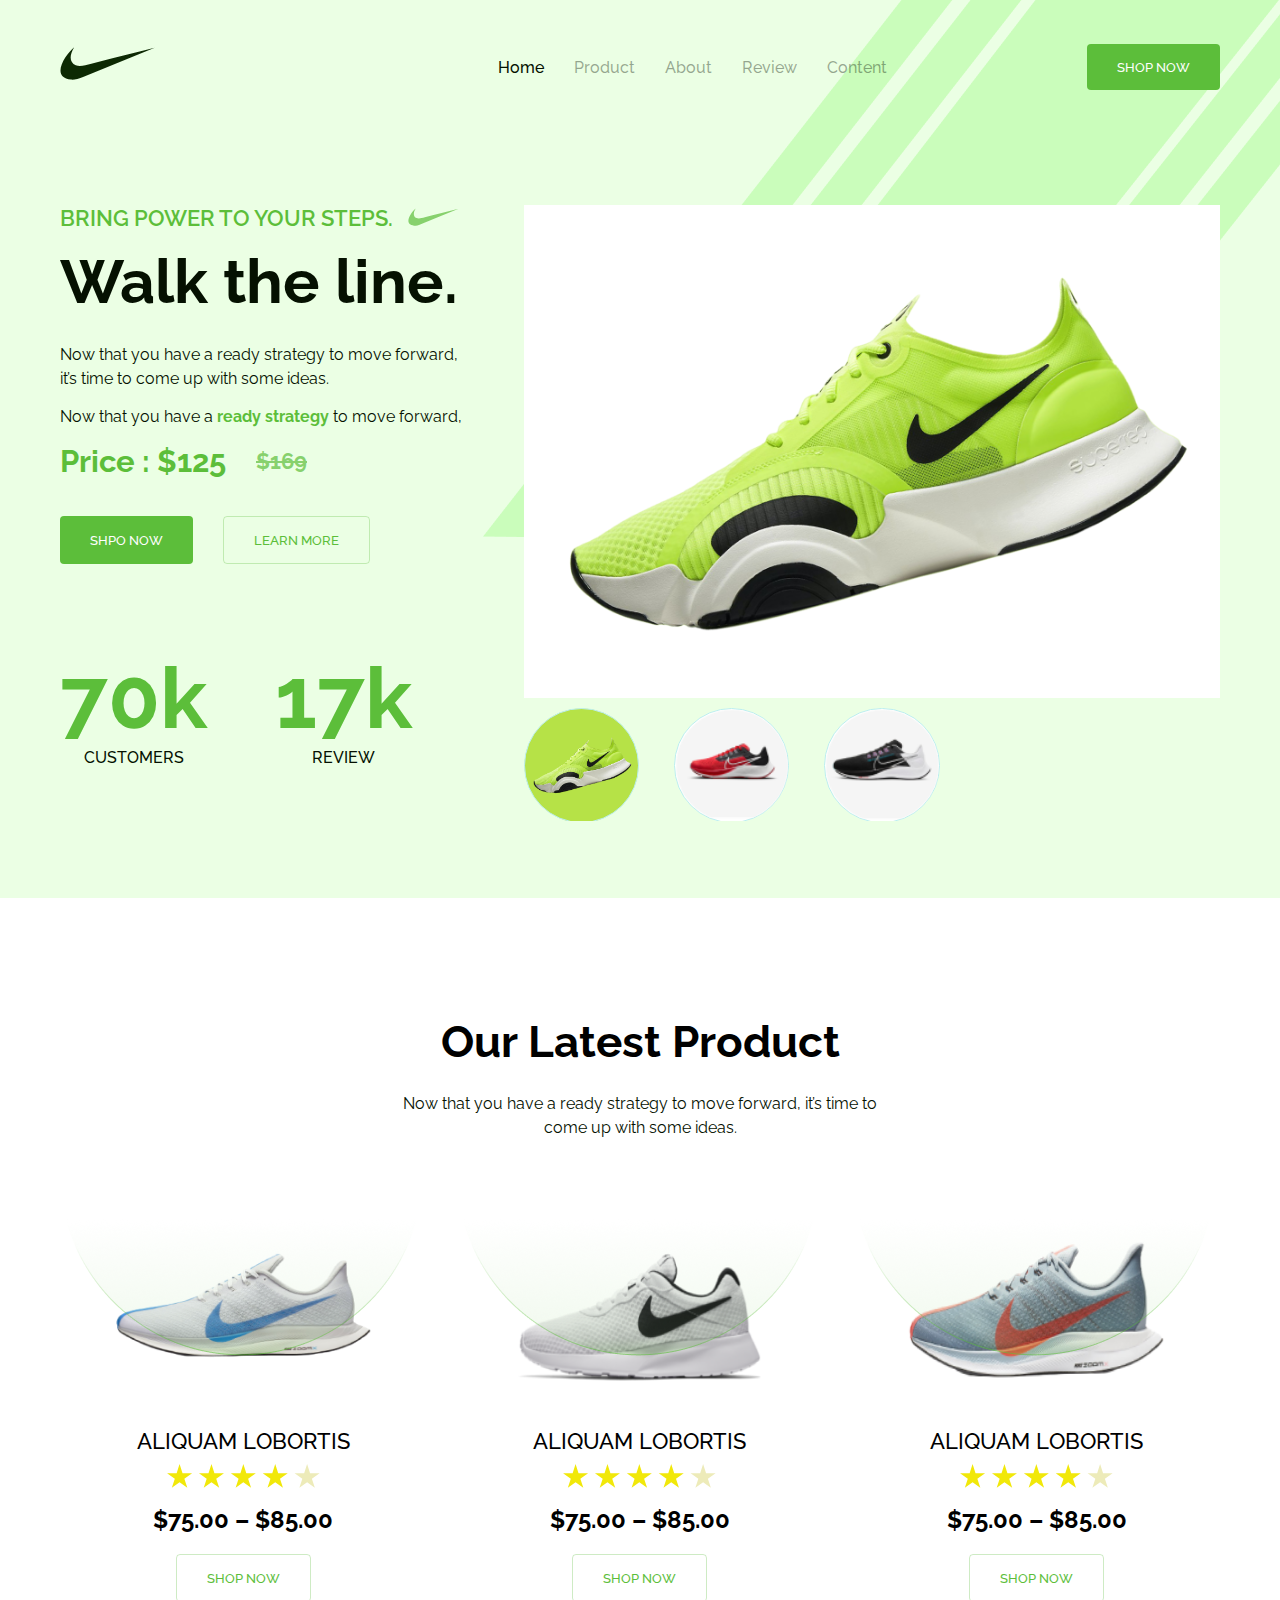
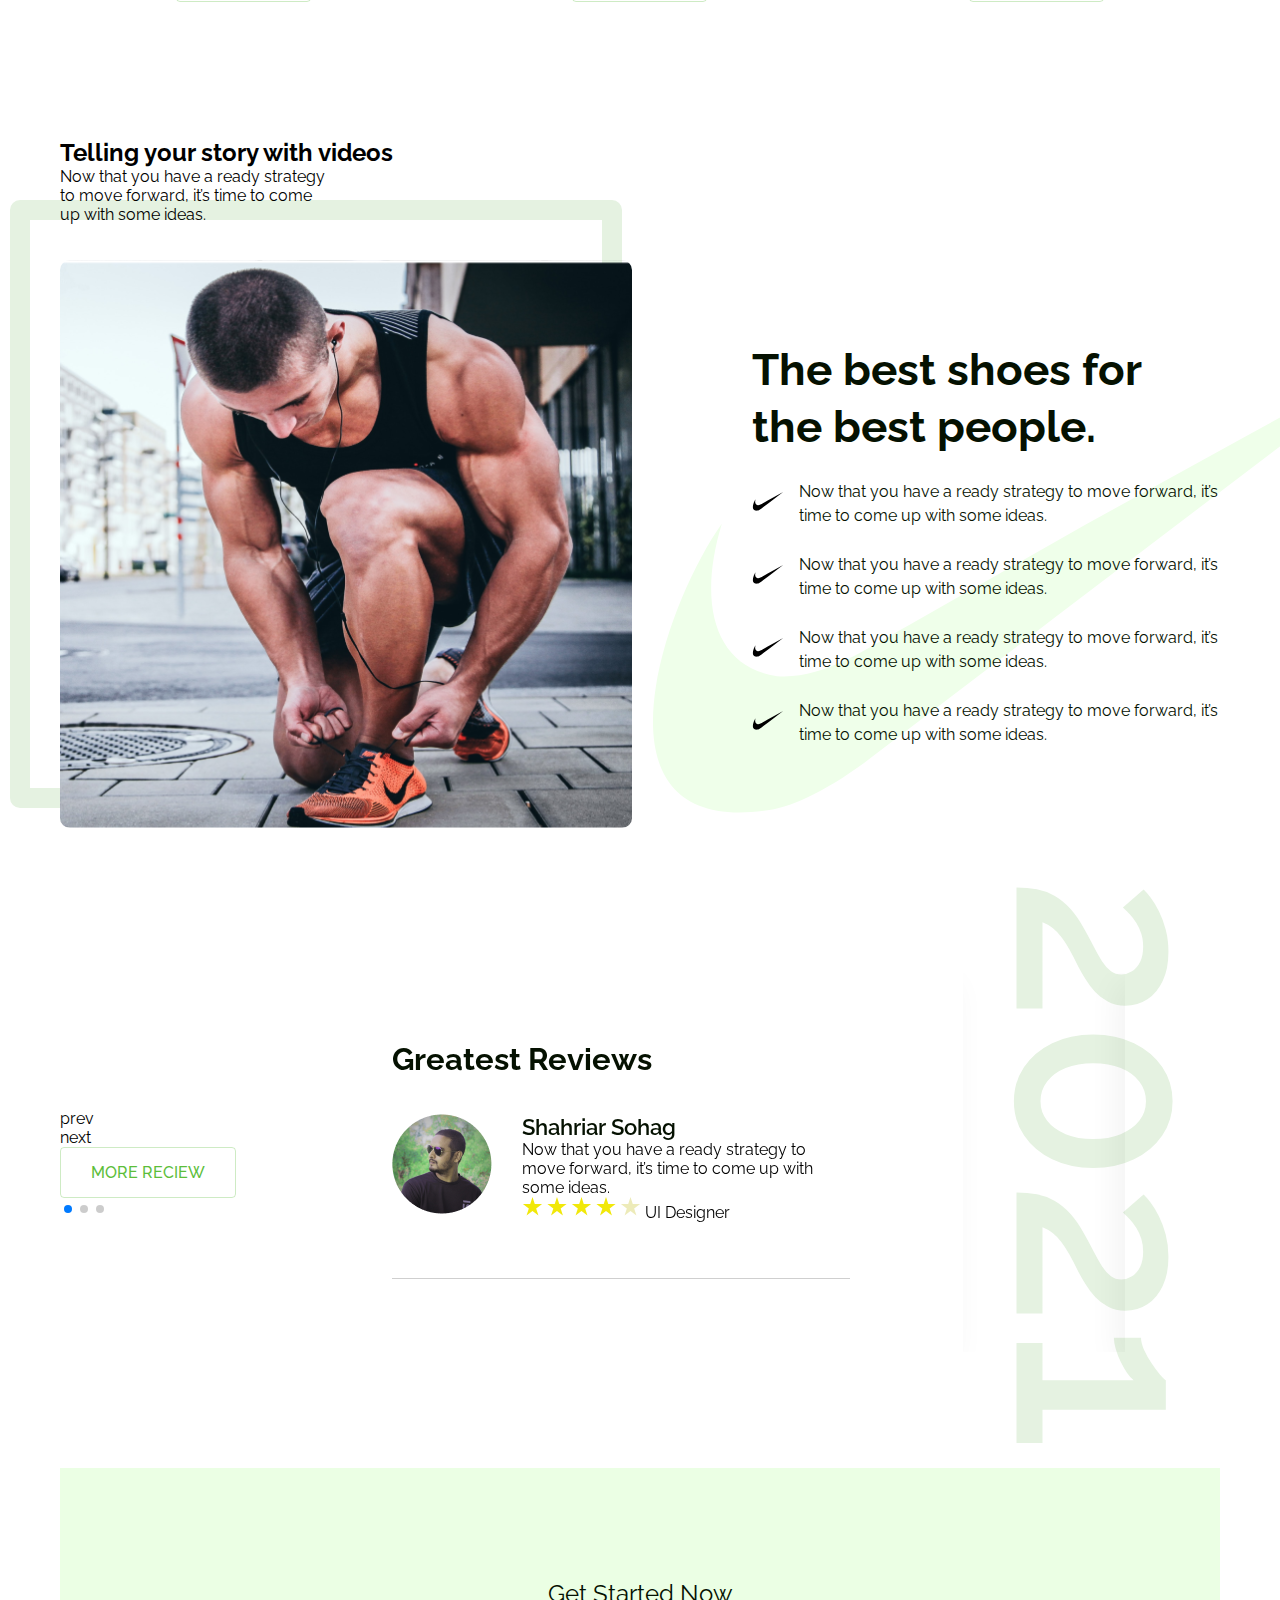
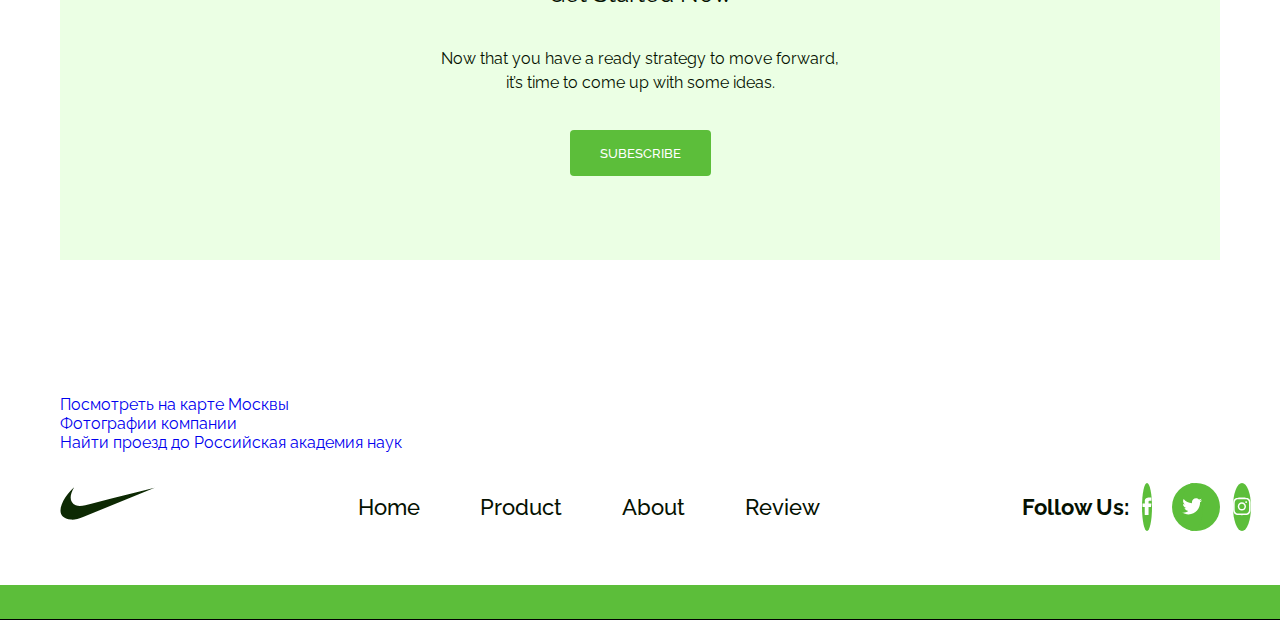
==== commit 5fc7151a: "add: link" ====
--- a/index.html
+++ b/index.html
@@ -27,6 +27,7 @@
                     <a href="#" class="header__link">Product</a>
                     <a href="#" class="header__link">About</a>
                     <a href="#" class="header__link">Review</a>
+                    <a href="#" class="header__link">Content</a>
                 </div>
                 <button class="header__btn button">Shop now</button>
             </div>
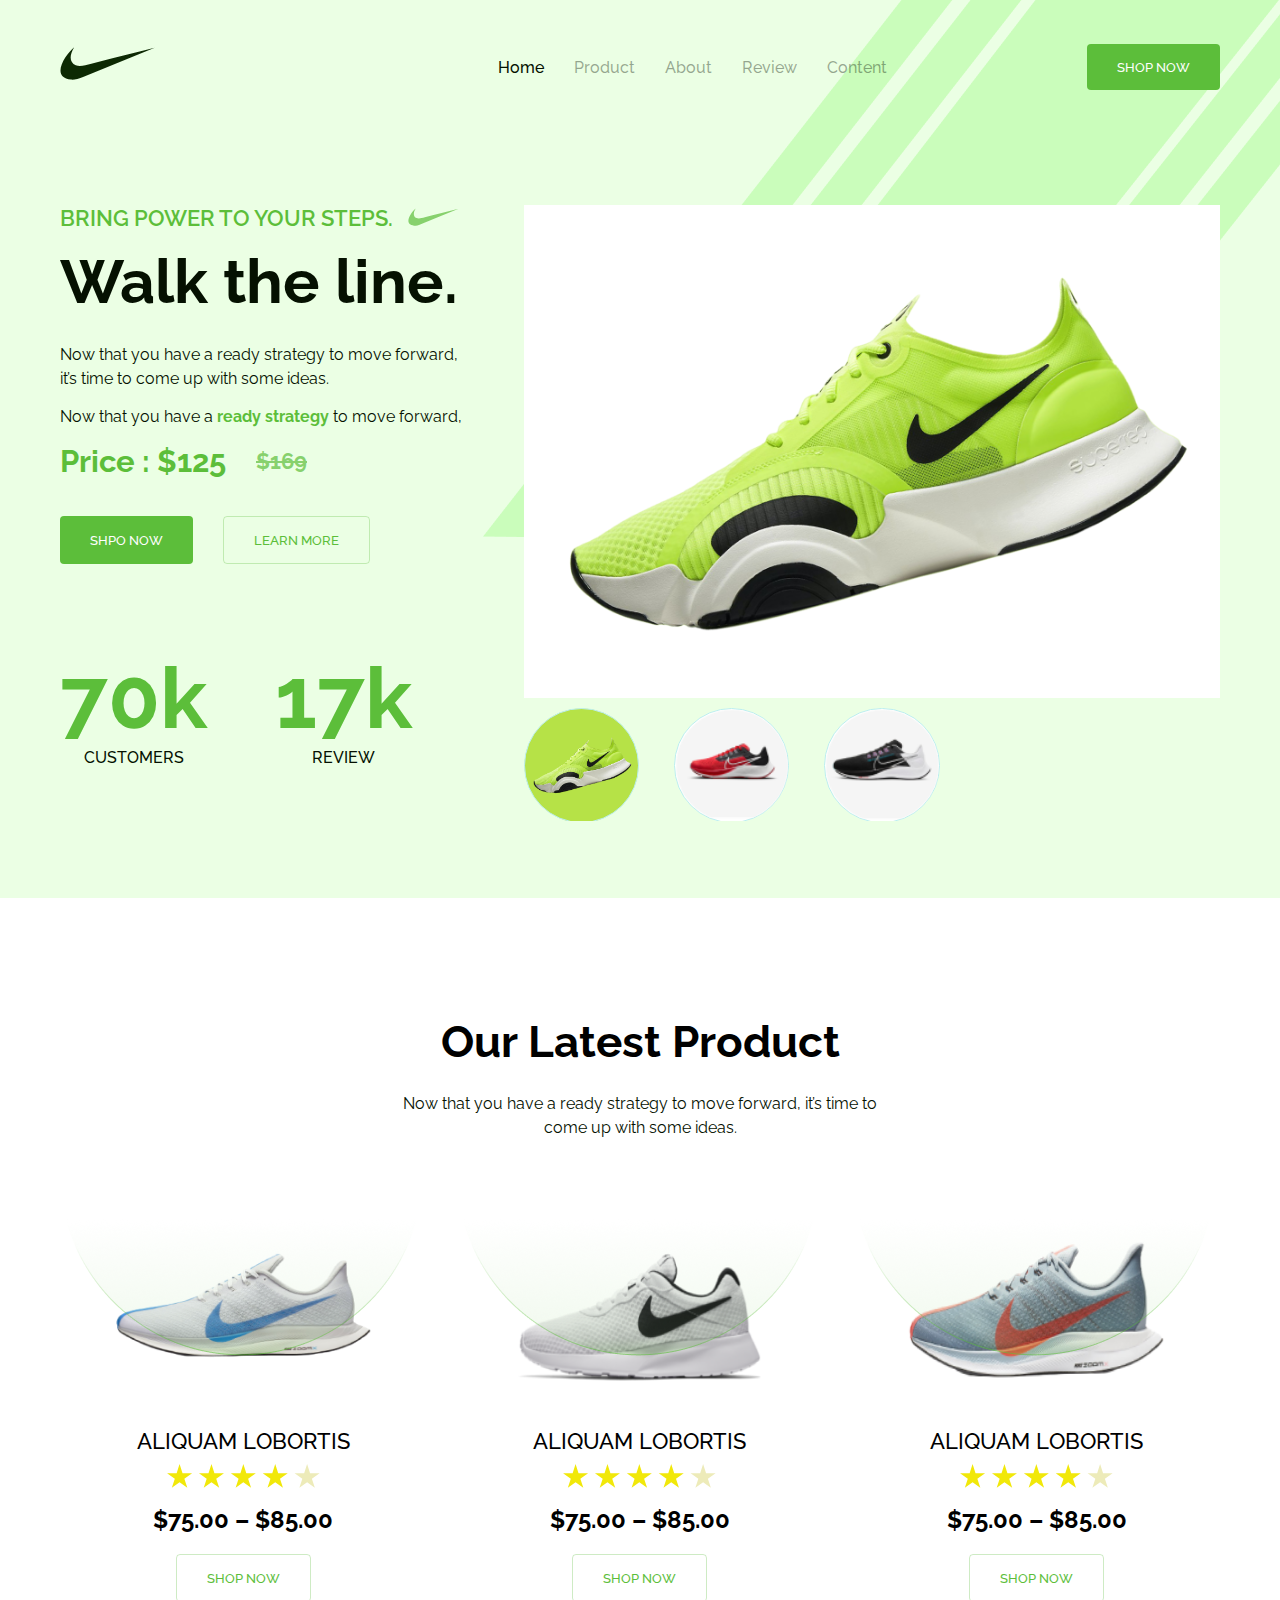
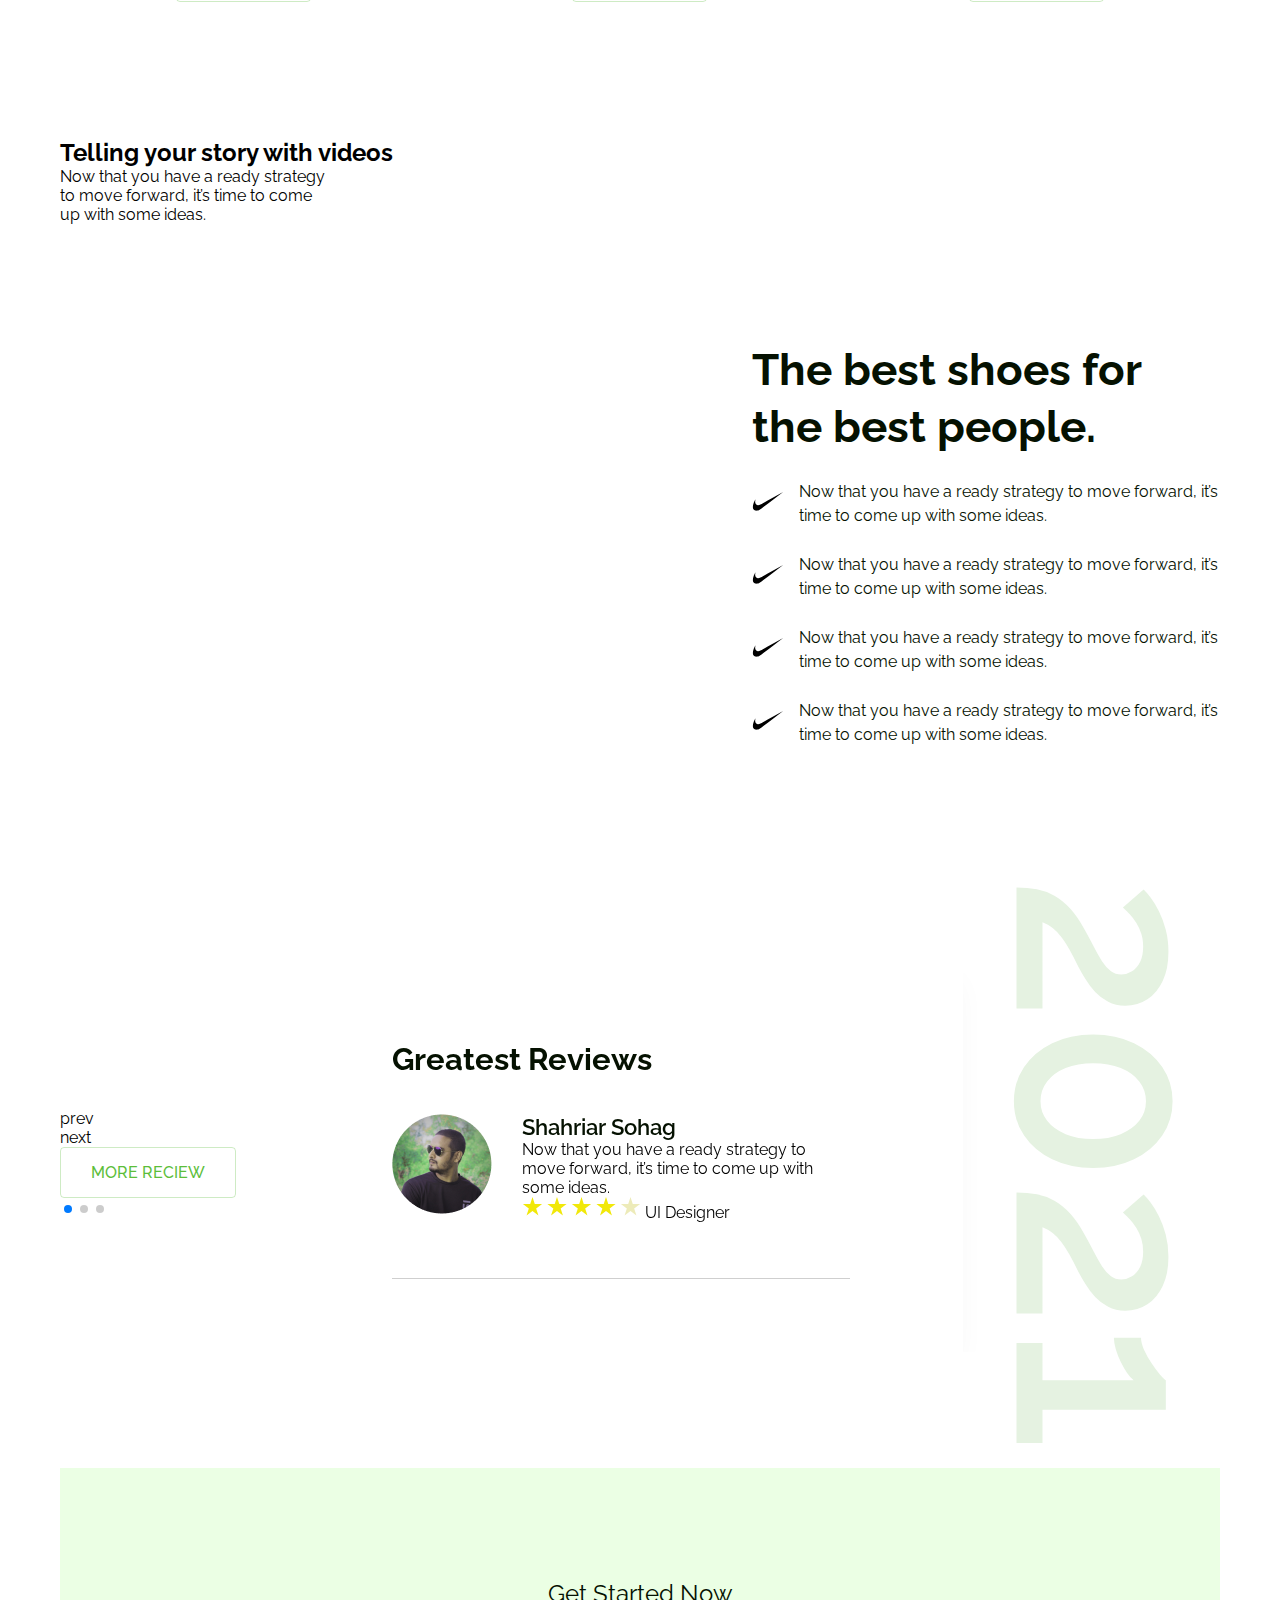
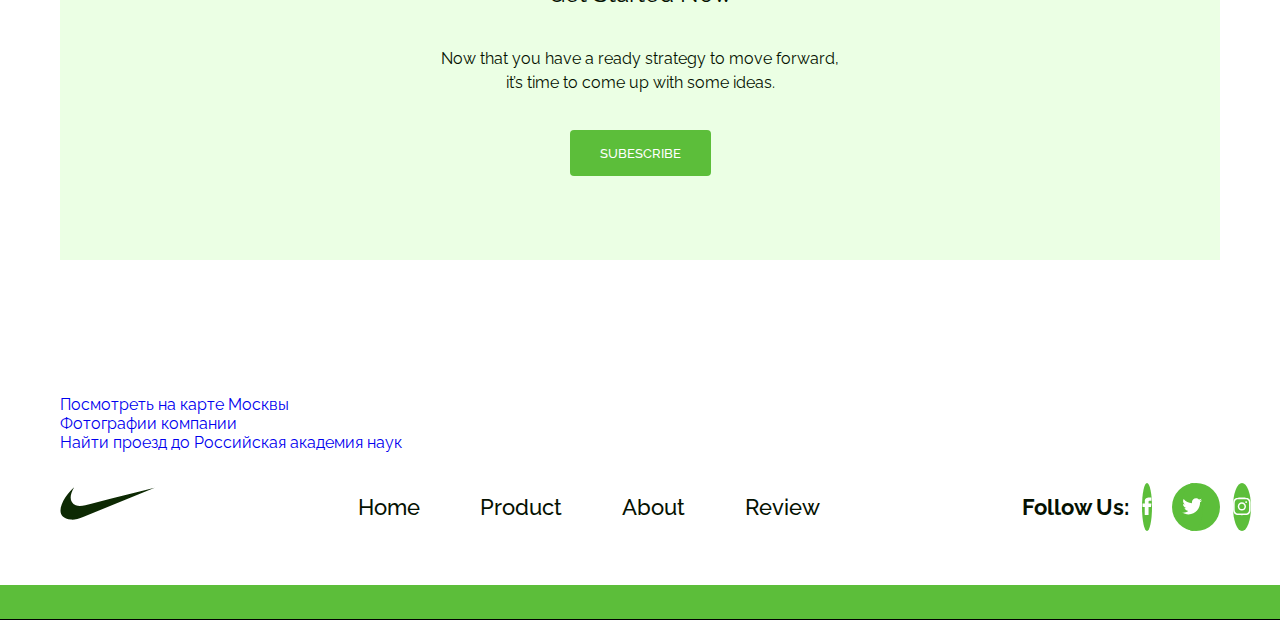
==== commit c91cf91f: "add: new pages" ====
--- a/index.html
+++ b/index.html
@@ -2,9 +2,25 @@
 <html lang="en">
 <head>
     <meta charset="UTF-8">
-    <meta name="viewport"
-          content="width=device-width, user-scalable=no, initial-scale=1.0, maximum-scale=1.0, minimum-scale=1.0">
-    <meta http-equiv="X-UA-Compatible" content="ie=edge">
+    <link rel="icon" href="./src/assets/logo.svg"/>
+    <meta name="author" content="asema">
+    <meta name="robots" content="index, follow">
+    <meta name="theme-color" content="#fff,#5CBE3A"/>
+    <link rel="apple-touch-icon" href="./src/assets/logo.svg"/>
+    <!--    <link rel="manifest" href="/manifest.json"/>-->
+    <meta name="description" content="Английский для взрослых и детей">
+    <meta name="keywords" content="shoes, Nike, in bishkek, sneakers, store shoes">
+    <meta property="og:url" content="https://nike.kg/">
+    <meta property="og:type" content="storc">
+    <meta property="og:title" content="Naike ">
+    <meta property="og:description" content=" store shoes in bishkek">
+    <meta property="og:image" content="https://Nike.kg/logo.svg">
+    <meta name="twitter:card" content="summary_large_image">
+    <meta property="twitter:domain" content="hike.kg">
+    <meta property="twitter:url" content="https://hike.kg/">
+    <meta name="twitter:title" content="hike">
+    <meta name="twitter:description" content="store shoes in bishkek">
+    <meta name="twitter:image" content="https://nike.kg/logo.svg">
     <title>Nike</title>
     <link
             rel="stylesheet"
@@ -24,9 +40,9 @@
             <div class="header__burger-menu">
                 <div class="header__links">
                     <a href="#" class="header__link active">Home</a>
-                    <a href="#" class="header__link">Product</a>
-                    <a href="#" class="header__link">About</a>
-                    <a href="#" class="header__link">Review</a>
+                    <a href="./src/pages/product/index.html" class="header__link">Product</a>
+                    <a href="./src/pages/about/index.html" class="header__link">About</a>
+                    <a href="./src" class="header__link">Review</a>
                     <a href="#" class="header__link">Content</a>
                 </div>
                 <button class="header__btn button">Shop now</button>
@@ -35,10 +51,6 @@
             <div class="header__burger">
                 <span></span>
             </div>
-
-
-
-
         </nav>
     </div>
 </header>
@@ -506,4 +518,4 @@
 <script src="./src/js/index.js"></script>
 
 </body>
-</html>+</html>
--- a/src/styles/style.css
+++ b/src/styles/style.css
@@ -605,6 +605,7 @@
   background: url("../assets/best.png") center/cover;
   border-radius: 10px;
   position: relative;
+  left: -100%;
 }
 .best__left::before {
   content: "";
@@ -622,8 +623,9 @@
   position: relative;
 }
 .best__right::before {
-  content: url("../assets/best-icon.svg");
-  position: absolute;
+  content: "";
+  position: absolute;
+  background: url("../assets/best-icon.svg");
   z-index: -1;
   left: -100px;
 }
@@ -659,6 +661,35 @@
   line-height: 150%; /* 24px */
 }
 
+@media (max-width: 1024px) {
+  .best__right::before {
+    display: none;
+  }
+  .best__left {
+    left: 0;
+  }
+}
+@media (max-width: 992px) {
+  .best__row {
+    -webkit-column-gap: 60px;
+       -moz-column-gap: 60px;
+            column-gap: 60px;
+  }
+}
+@media (max-width: 768px) {
+  .best__row {
+    -ms-flex-wrap: wrap;
+        flex-wrap: wrap;
+  }
+  .best__left, .best__right {
+    width: 100%;
+  }
+  .best__left {
+    height: 450px;
+    background-size: contain;
+    background-repeat: no-repeat;
+  }
+}
 .greatest {
   padding-bottom: 116px;
 }
@@ -773,7 +804,7 @@
   line-height: 150%;
   margin: 18px 0 24px;
 }
-.greatest__User-name-desc-exp {
+.greatest__User-name-exp {
   display: -webkit-box;
   display: -ms-flexbox;
   display: flex;
@@ -785,6 +816,45 @@
   font-weight: 600;
 }
 
+@media (max-width: 1024px) {
+  .greatest__block::after {
+    display: -webkit-box;
+    display: -ms-flexbox;
+    display: flex;
+  }
+}
+@media (max-width: 768px) {
+  .greatest__row {
+    -webkit-box-orient: vertical;
+    -webkit-box-direction: reverse;
+        -ms-flex-direction: column-reverse;
+            flex-direction: column-reverse;
+    row-gap: 20px;
+  }
+  .greatest__pagination {
+    width: 100%;
+  }
+  .greatest__block {
+    width: 100%;
+  }
+}
+@media (max-width: 576px) {
+  .greatest__info {
+    width: 100%;
+    padding: 66px 70px 73px 70px;
+  }
+  .greatest__User {
+    -webkit-box-orient: vertical;
+    -webkit-box-direction: normal;
+        -ms-flex-direction: column;
+            flex-direction: column;
+    row-gap: 20px;
+  }
+  .greatest__User-img {
+    width: 100px !important;
+    height: 100px !important;
+  }
+}
 .started {
   padding-bottom: 135px;
 }
@@ -805,6 +875,25 @@
   margin: 24px 0 35px;
 }
 
+@media (max-width: 425px) {
+  .started__title {
+    font-size: 24px;
+  }
+  .started__text {
+    font-size: 8px;
+  }
+  .started__content {
+    font-size: 30px;
+  }
+}
+@media (max-width: 443px) {
+  .started__title {
+    font-size: 24px;
+  }
+  .started__text {
+    font-size: 8px;
+  }
+}
 .footer {
   border-bottom: 1px solid #000000;
 }
@@ -872,4 +961,35 @@
 .footer__line {
   height: 34px;
   background: #5CBE3A;
+}
+
+@media (max-width: 992px) {
+  .footer__nav {
+    -webkit-box-orient: vertical;
+    -webkit-box-direction: normal;
+        -ms-flex-direction: column;
+            flex-direction: column;
+    row-gap: 30px;
+  }
+}
+@media (max-width: 425px) {
+  .footer__menu {
+    -ms-flex-wrap: wrap;
+        flex-wrap: wrap;
+    row-gap: 30px;
+  }
+  .footer__link {
+    width: calc(50% - 5px);
+    text-align: center;
+  }
+}
+@media (max-width: 375px) {
+  .footer__media {
+    -webkit-column-gap: 40px;
+       -moz-column-gap: 40px;
+            column-gap: 40px;
+  }
+  .footer__media-title {
+    font-size: 18px;
+  }
 }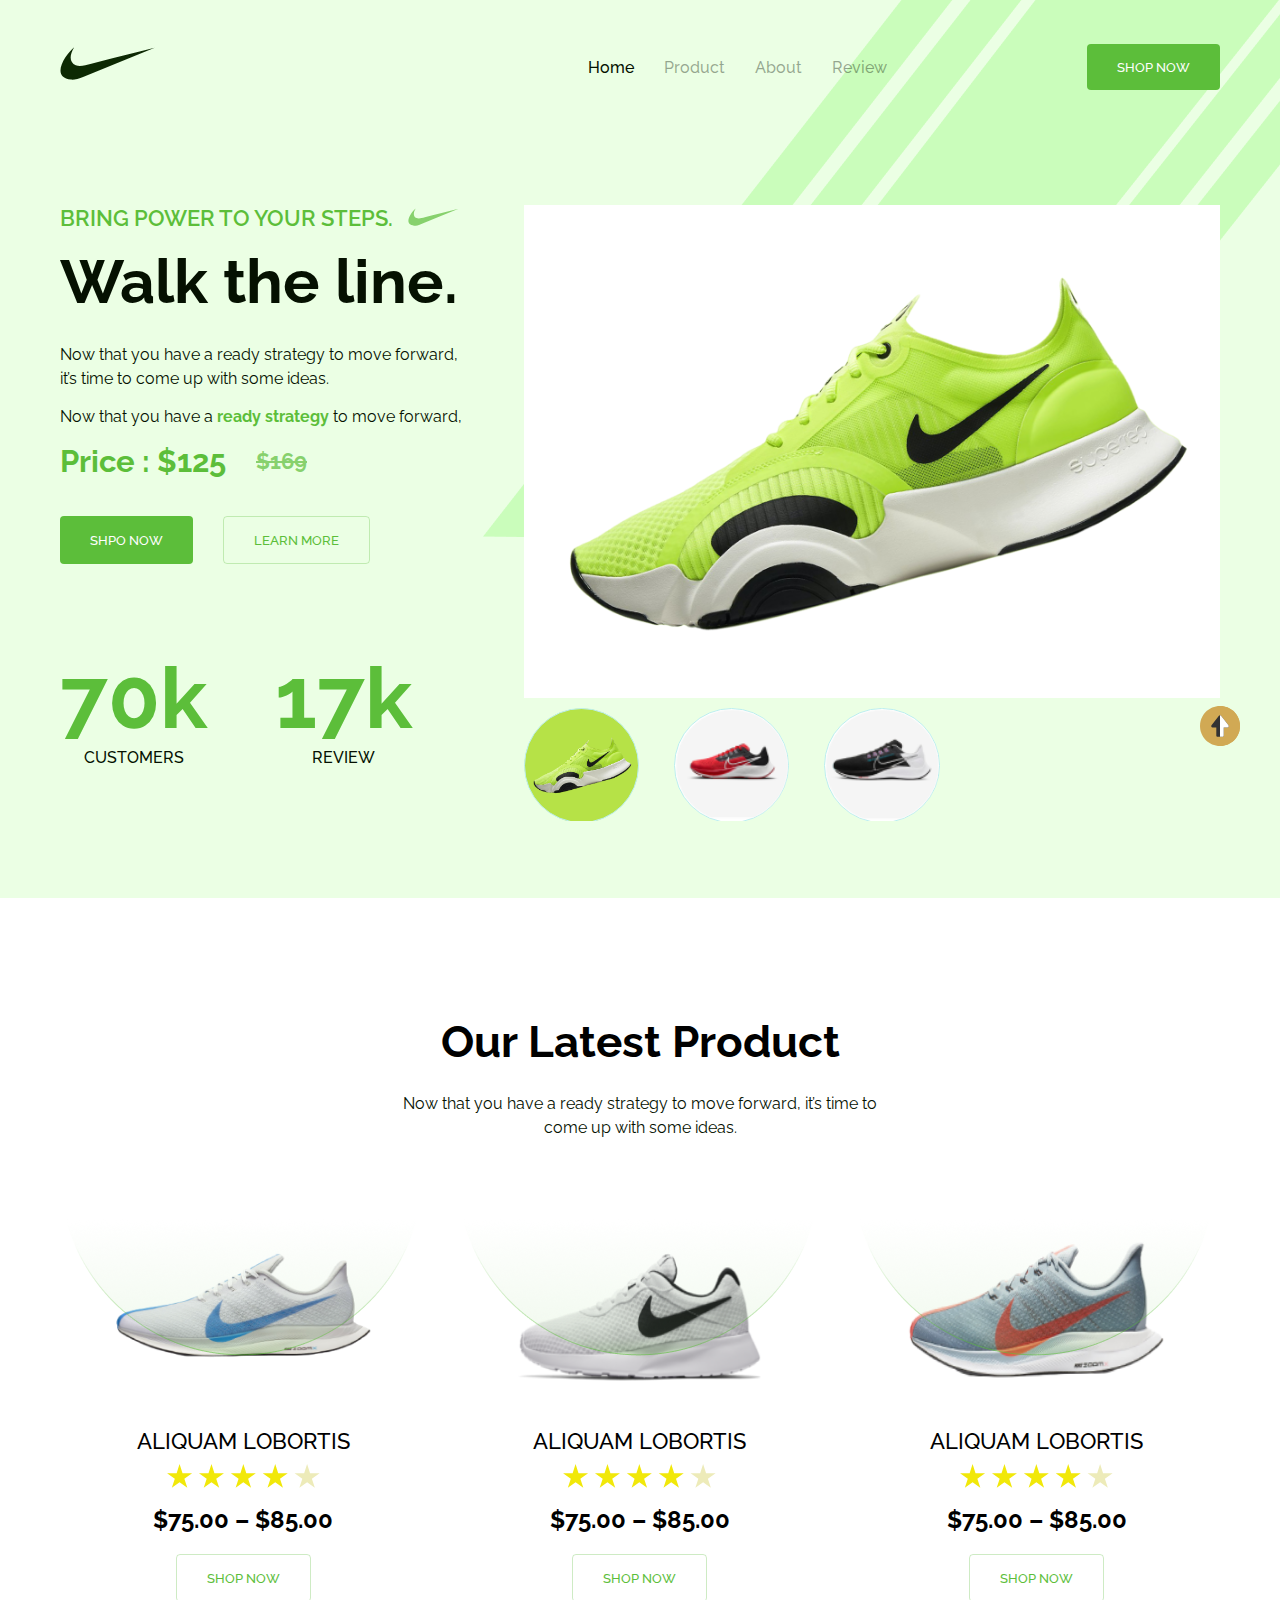
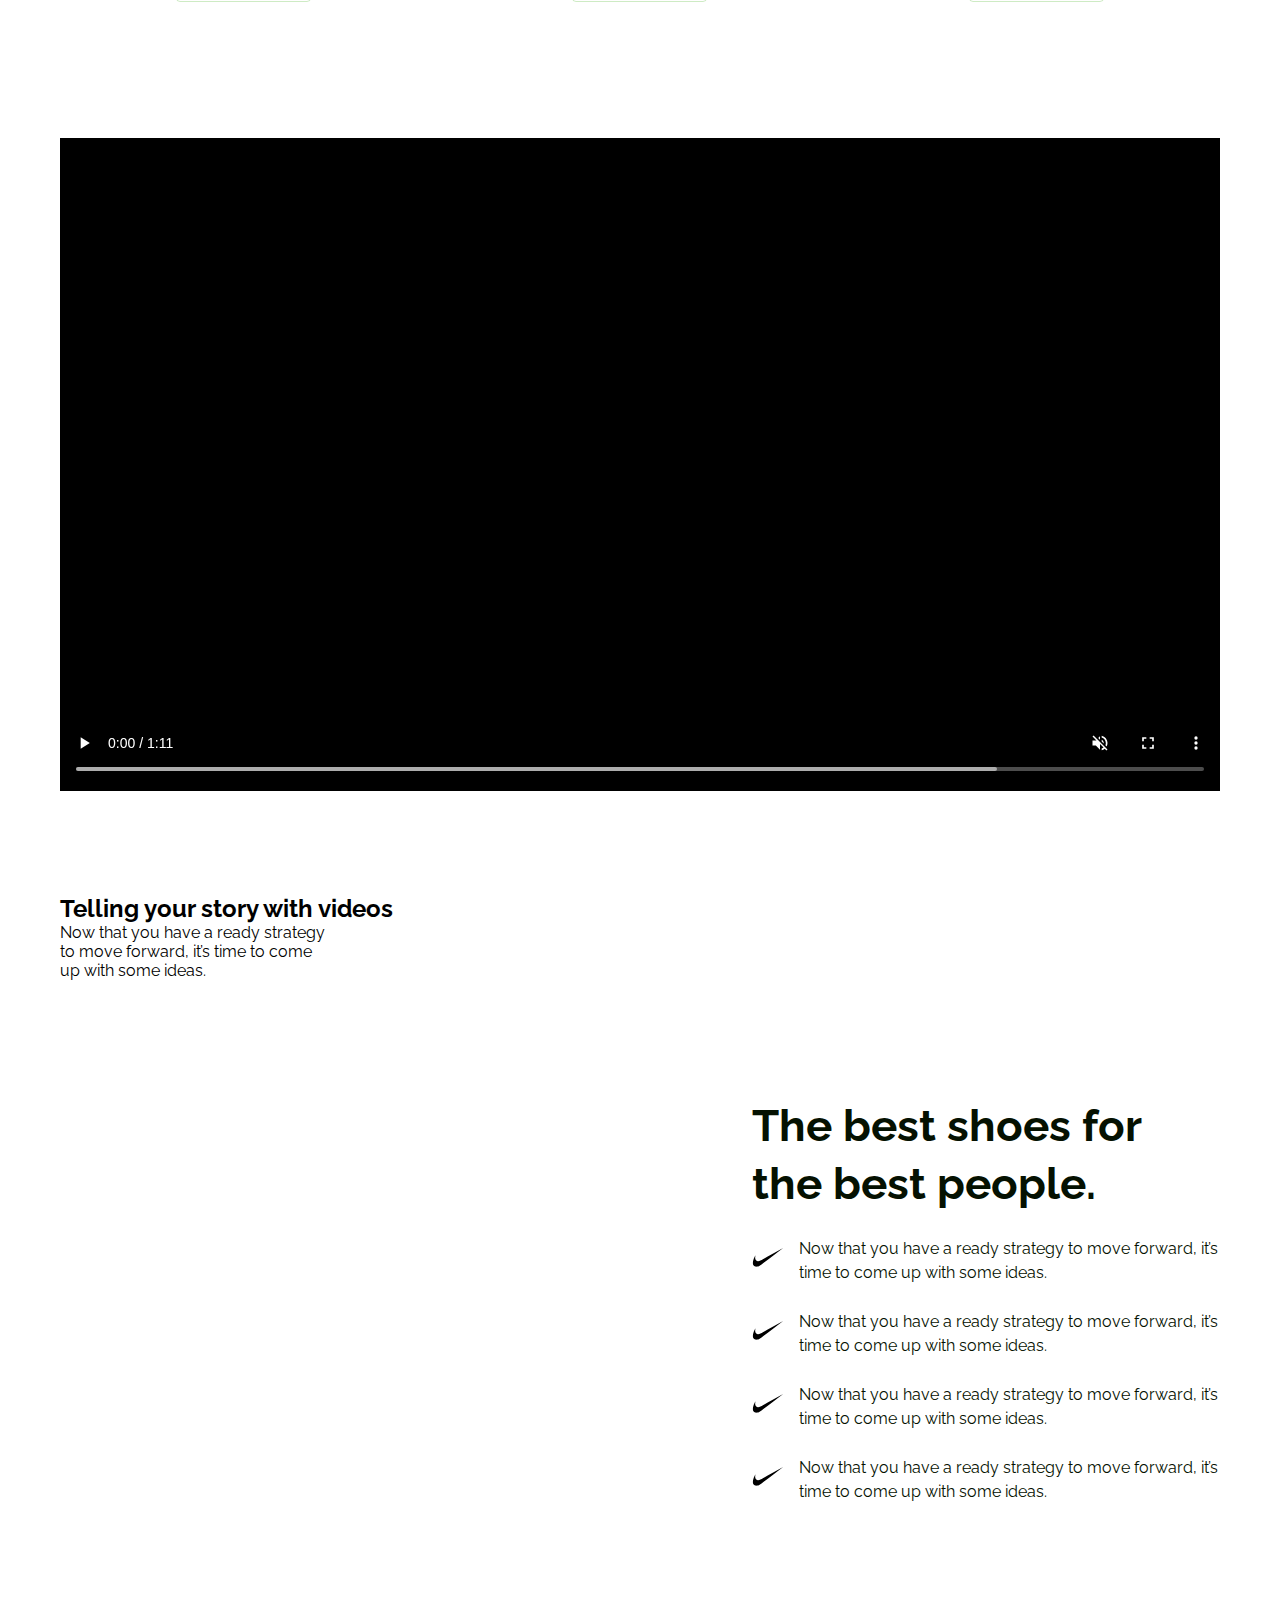
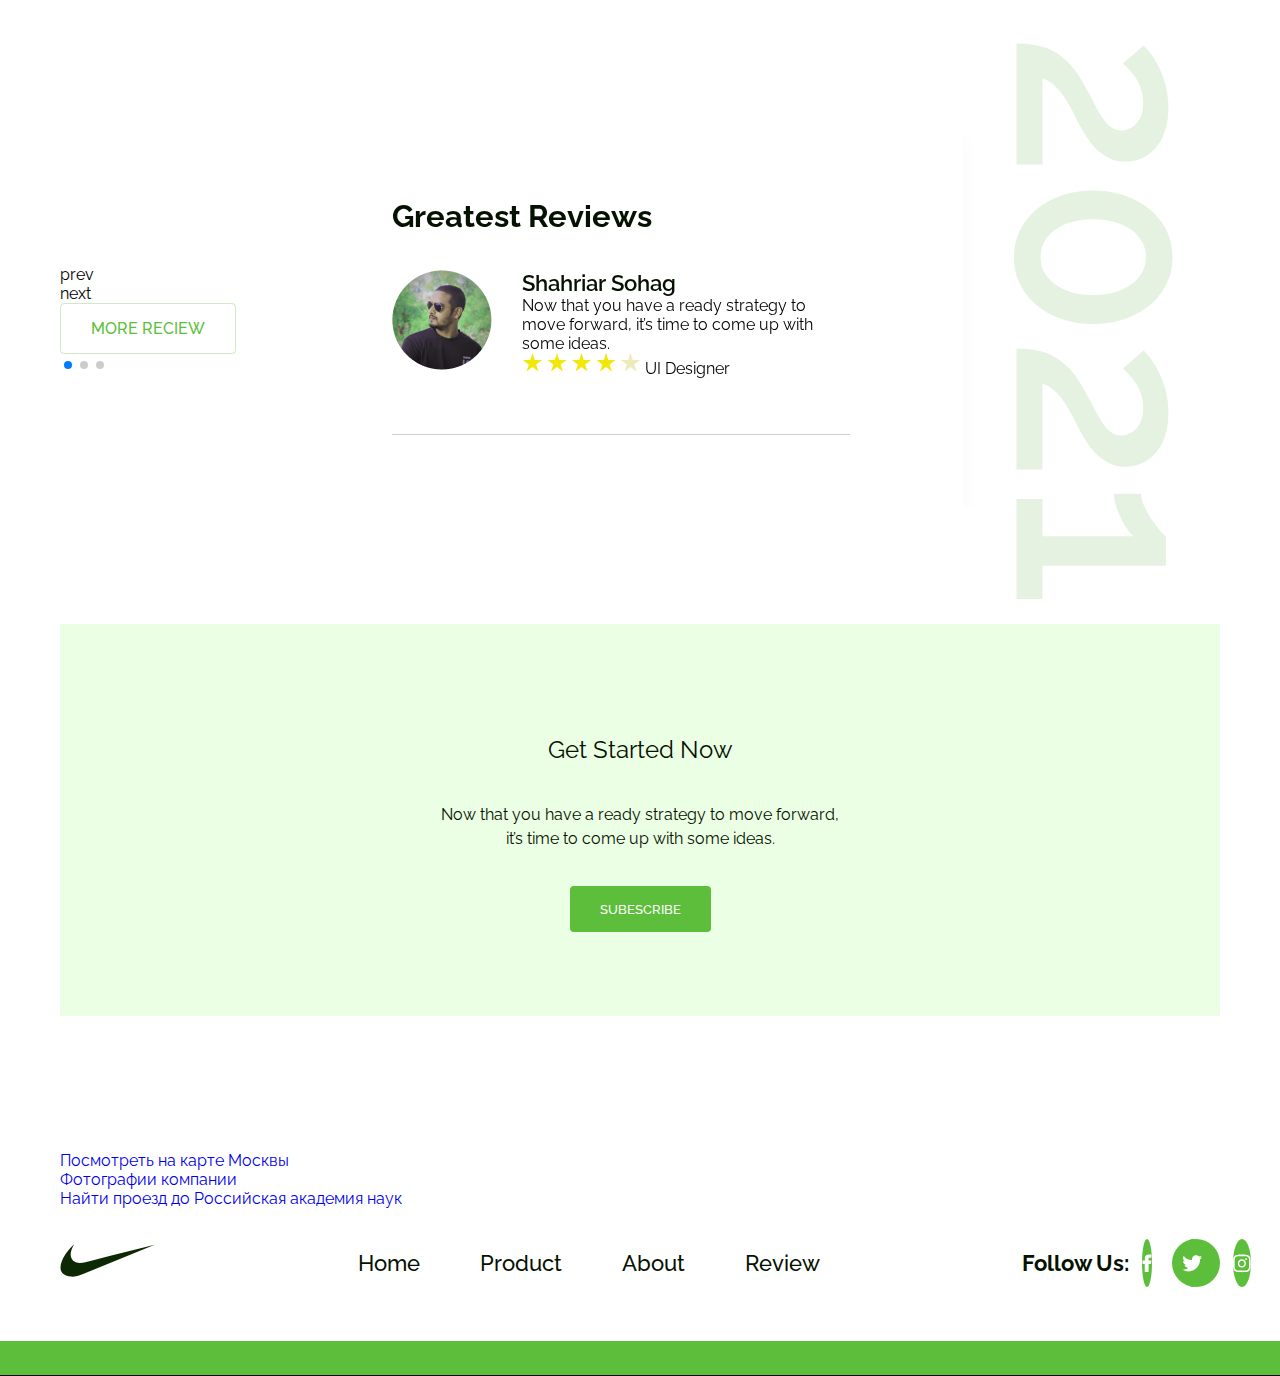
==== commit 4392e3ae: "add:croll to top and animation" ====
--- a/index.html
+++ b/index.html
@@ -26,6 +26,8 @@
             rel="stylesheet"
             href="https://cdn.jsdelivr.net/npm/swiper@10/swiper-bundle.min.css"
     />
+    <script src="https://unpkg.com/aos@2.3.1/dist/aos.js"></script>
+    <link href="https://unpkg.com/aos@2.3.1/dist/aos.css" rel="stylesheet">
     <link rel="stylesheet" href="./src/styles/style.css">
 
 </head>
@@ -42,8 +44,8 @@
                     <a href="#" class="header__link active">Home</a>
                     <a href="./src/pages/product/index.html" class="header__link">Product</a>
                     <a href="./src/pages/about/index.html" class="header__link">About</a>
-                    <a href="./src" class="header__link">Review</a>
-                    <a href="#" class="header__link">Content</a>
+                    <a href="./src/pages/review/index.html" class="header__link">Review</a>
+
                 </div>
                 <button class="header__btn button">Shop now</button>
             </div>
@@ -201,6 +203,12 @@
         </div>
     </section>
 
+    <section style="padding-bottom: 100px">
+        <div class="container">
+            <video src="./src/assets/video.mp4" controls muted autoplay width="100%"></video>
+        </div>
+    </section>
+
     <section class="view">
         <div class="container">
             <div class="view__content">
@@ -229,6 +237,8 @@
             </div>
         </div>
     </section>
+    
+
 
     <section class="best">
         <div class="container">
@@ -438,7 +448,6 @@
     </section>
 
 
-
 </main>
 
 <footer class="footer">
@@ -512,7 +521,13 @@
     </form>
 </div>
 
-
+<a href="" class="up-page" data-aos="fade-left">
+    <img src="./src/assets/up%20(1).svg" alt="">
+</a>
+
+<script>
+    AOS.init();
+</script>
 
 <script src="https://cdn.jsdelivr.net/npm/swiper@10/swiper-bundle.min.js"></script>
 <script src="./src/js/index.js"></script>
--- a/src/styles/style.css
+++ b/src/styles/style.css
@@ -9,6 +9,20 @@
   -webkit-transition: 0.5s;
   transition: 0.5s;
   font-family: "Raleway", sans-serif;
+}
+
+body {
+  scroll-behavior: smooth;
+}
+
+.up-page {
+  position: fixed;
+  bottom: 150px;
+  right: 40px;
+}
+.up-page img {
+  width: 40px;
+  height: 40px;
 }
 
 .container {
